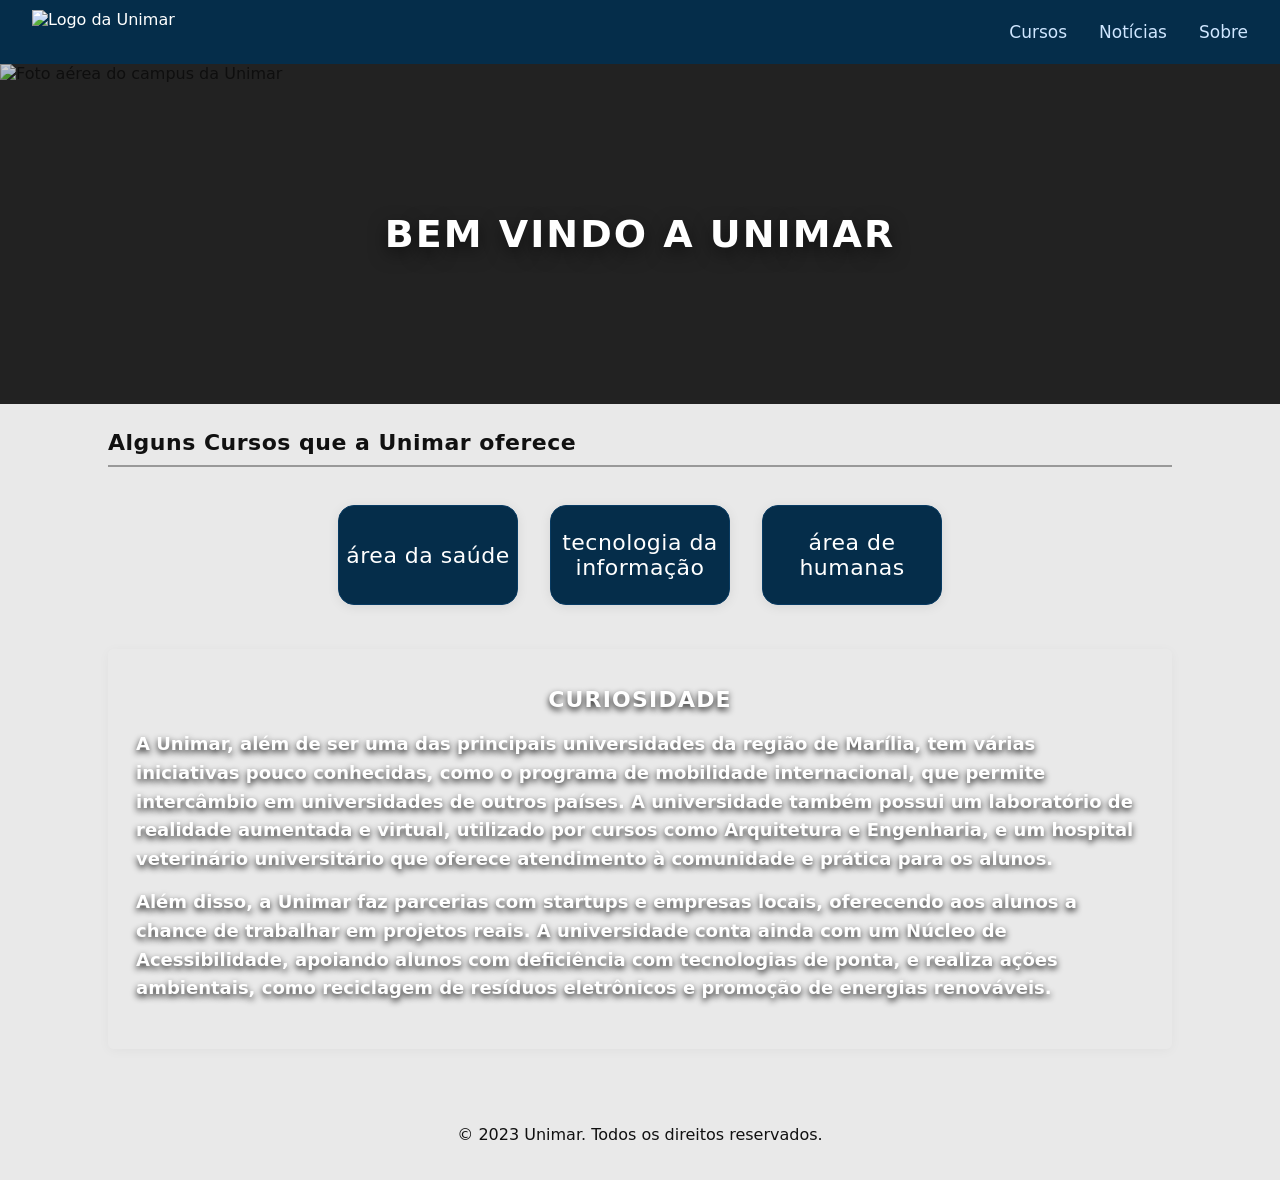
==== index.html @ 305765e8 "projeto" ====
<!doctype html>
<html lang="pt-BR">
<head>
  <meta charset="utf-8" />
  <meta name="viewport" content="width=device-width, initial-scale=1" />
  <title>Unimar - Página de Cursos (Protótipo)</title>

  <link rel="stylesheet" href="style.css">
</head>
<body>
  <header>
    <img src="image/logo.svg" alt="Logo da Unimar">
    <div class="nav">
      <nav><a href="#">Cursos</a><a href="#">Notícias</a><a href="#">Sobre</a></nav>
    </div>
  </header>

  <section class="hero" aria-label="Apresentação Unimar">
    <div class="image" role="img" aria-label="Campus Unimar (foto aérea)">
        <img src="image/image 1.png" alt="Foto aérea do campus da Unimar">
      <h1>BEM VINDO A UNIMAR</h1>
    </div>
  </section>

  <main class="container">
    <h2 class="section-title">Alguns Cursos que a Unimar oferece</h2>

    <div class="courses-buttons">
      <div class="card card-btn" tabindex="0" data-course="saude">
        <div class="card-tab">alguns de nossos cursos e bacharelados</div>
        <button class="course-btn" data-course="saude">área da saúde</button>
      </div>
      <div class="card card-btn" tabindex="0" data-course="ti">
        <div class="card-tab">alguns de nossos cursos e bacharelados</div>
        <button class="course-btn" data-course="ti" onclick="window.location.href='tecnologia.html'">tecnologia da informação</button>
      </div>
      <div class="card card-btn" tabindex="0" data-course="humanas">
        <div class="card-tab">alguns de nossos cursos e bacharelados</div>
        <button class="course-btn" data-course="humanas">área de humanas</button>
      </div>
    </div>

    <section class="info-box" aria-labelledby="infoTitle">
      <div class="title" id="infoTitle">CURIOSIDADE</div>
      <p>
        A Unimar, além de ser uma das principais universidades da região de Marília, tem várias iniciativas pouco conhecidas, como o programa de mobilidade internacional, que permite intercâmbio em universidades de outros países. A universidade também possui um laboratório de realidade aumentada e virtual, utilizado por cursos como Arquitetura e Engenharia, e um hospital veterinário universitário que oferece atendimento à comunidade e prática para os alunos.
      </p>
      <p>
        Além disso, a Unimar faz parcerias com startups e empresas locais, oferecendo aos alunos a chance de trabalhar em projetos reais. A universidade conta ainda com um Núcleo de Acessibilidade, apoiando alunos com deficiência com tecnologias de ponta, e realiza ações ambientais, como reciclagem de resíduos eletrônicos e promoção de energias renováveis.
      </p>
    </section>
  </main>

  <div class="modal-backdrop" id="modal" role="dialog" aria-modal="true" aria-hidden="true">
    <div class="modal" role="document">
      <div class="modal-header">
        <strong id="modalTitle">Título</strong>
        <button class="close" aria-label="Fechar" id="modalClose">×</button>
      </div>
      <div class="modal-body" id="modalBody">
        <p>Conteúdo do curso...</p>
      </div>
    </div>
  </div>

  <footer style="text-align: center; padding: 20px 0; margin-top: 40px;">
    <p>&copy; 2023 Unimar. Todos os direitos reservados.</p>
  </footer>

  <script src="script.js"></script>
</body>
</html>
---- style.css ----
:root {
    --navy: #052d4a;
    --accent: #083b63;
    --card: #083b63;
    --bg: #e9e9e9;
    --muted: #666;
    --maxw: 1100px;
    --gap: 28px;
    --radius: 10px;
    font-family: Inter, system-ui, -apple-system, "Segoe UI", Roboto, "Helvetica Neue", Arial;
}

* {
    box-sizing: border-box
}

body {
    margin: 0;
    background: var(--bg);
    color: #111
}

header {
    background: var(--navy);
    color: #fff;
    padding: 0 32px;
    position: sticky;
    top: 0;
    z-index: 30;
    min-height: 64px;
    display: flex;
    align-items: center;
    justify-content: space-between;
    width: 100vw;
    box-sizing: border-box;
}
header img {
    height: 44px;
    margin: 0;
    display: block;
}
.nav {
    display: flex;
    align-items: center;
    gap: 0;
    margin: 0;
    padding: 0;
    width: auto;
    max-width: none;
    justify-content: flex-end;
}
nav {
    display: flex;
    align-items: center;
    gap: 0;
}
nav a {
    color: #cfe6ff;
    margin-left: 32px;
    text-decoration: none;
    font-size: 17px;
    font-weight: 400;
    transition: color .18s;
    padding: 0;
}
nav a:first-child {
    margin-left: 0;
}
nav a:hover {
    color: #fff;
}

/* HERO */
.hero {
    max-width: 100vw;
    margin: 0 auto 0;
    border-radius: 0;
    overflow: hidden;
    position: relative;
}
.hero .image {
    width: 100%;
    height: 340px;
    background: #222;
    display: flex;
    align-items: center;
    justify-content: center;
    position: relative;
}
.hero .image img {
    width: 100%;
    height: 340px;
    object-fit: cover;
    object-position: center;
    display: block;
    filter: brightness(0.82);
}
.hero h1 {
    position: absolute;
    left: 0; right: 0; top: 50%;
    transform: translateY(-50%);
    color: #fff;
    text-shadow: 0 6px 18px rgba(0,0,0,.55);
    font-size: 38px;
    letter-spacing: 2px;
    text-align: center;
    font-weight: 600;
    z-index: 2;
    width: 100%;
    margin: 0;
    pointer-events: none;
}

.container {
    max-width: var(--maxw);
    margin: 26px auto;
    padding: 0 18px;
}
h2.section-title {
    font-weight: 600;
    margin: 8px 0 32px;
    display: block;
    border-bottom: 2px solid #999;
    padding-bottom: 10px;
    font-size: 22px;
    letter-spacing: 0.5px;
}

.courses-buttons {
    display: flex;
    justify-content: center;
    gap: 32px; /* espaço entre os cards */
    margin: 38px 0 32px 0;
    flex-wrap: wrap;
}
.course-btn {
    background: var(--navy);
    color: #fff;
    border: none;
    border-radius: 18px;
    font-size: 22px;
    text-transform: lowercase;
    padding: 38px 38px;
    min-width: 240px;
    min-height: 80px;
    font-family: inherit;
    font-weight: 500;
    cursor: pointer;
    box-shadow: none;
    transition: background .18s, transform .12s;
    outline: none;
    letter-spacing: 0.5px;
    display: flex;
    align-items: center;
    justify-content: center;
    text-align: center;
}
.course-btn:hover,
.course-btn:focus {
    background: var(--accent);
    transform: translateY(-3px) scale(1.03);
}

.info-box {
    background-image: url('image/Reitoria-Unimar.webp');
    background-size: cover;
    background-position: center;
    background-repeat: no-repeat;
    padding: 38px 28px 32px 28px;
    margin-top: 44px;
    border-radius: 6px;
    box-shadow: 0 2px 12px rgba(0,0,0,0.04);
    max-width: 100%;
}
.info-box .title {
    font-weight: 900;
    text-align: center;
    margin-bottom: 18px;
    font-size: 22px;
    letter-spacing: 1.2px;
    color: white;
    text-shadow: 0 3px 6px rgba(0,0,0,0.9);
}
.info-box p {
    line-height: 1.6;
    color: white;
    font-size: 18px;
    margin: 0 0 14px 0;
    text-shadow: 0 3px 6px rgba(0,0,0,0.9);
    font-weight: 700;
}

.modal-backdrop {
    position: fixed;
    inset: 0;
    background: rgba(0, 0, 0, .5);
    display: none;
    align-items: center;
    justify-content: center;
    padding: 20px;
    z-index: 80
}

.modal {
    background: #fff;
    max-width: 760px;
    width: 100%;
    border-radius: 8px;
    box-shadow: 0 18px 50px rgba(0, 0, 0, .35);
    overflow: hidden
}

.modal-header {
    display: flex;
    align-items: center;
    justify-content: space-between;
    padding: 18px 22px;
    border-bottom: 1px solid #eee
}

.modal-body {
    padding: 18px 22px
}

.close {
    background: transparent;
    border: none;
    font-size: 20px;
    cursor: pointer
}

.card {
    position: relative;
    border-radius: 16px;
    box-shadow: 0 2px 12px rgba(0,0,0,0.08);
    transition: box-shadow 0.18s, transform 0.14s, background 0.18s;
    background: var(--navy); /* fundo azul */
    border: 1px solid var(--accent);
    padding: 18px 12px;
    margin-bottom: 0;
    cursor: pointer;
    overflow: hidden;
    display: flex;
    flex-direction: column;
    align-items: center;
    min-width: 160px;
    max-width: 180px;
    height: 100px;
    color: #fff; /* texto branco */
    justify-content: center;
    font-size: 20px;
    font-weight: 500;
    text-align: center;
}

.card:hover,
.card:focus {
    background: var(--accent);
    transform: scale(1.05);
}

.card-tab {
    position: absolute;
    left: 0;
    right: 0;
    top: -40px;
    background: rgba(0,0,0,0.72); /* preto transparente */
    color: #fff;
    font-size: 16px;
    font-weight: 500;
    text-align: center;
    padding: 10px 0;
    border-radius: 0 0 14px 14px;
    box-shadow: 0 2px 8px rgba(0,0,0,0.10);
    transition: top 0.25s cubic-bezier(.4,1.4,.6,1), opacity 0.18s;
    z-index: 2;
    letter-spacing: 0.5px;
    opacity: 0;
    pointer-events: none; 
}

.card:hover .card-tab,
.card:focus .card-tab {
    top: 0;
    opacity: 1; /* aparece ao hover/focus */
    pointer-events: auto;
}

@media (max-width:1000px) {
    .hero .image, .hero .image img { height: 220px; }
    .courses-buttons { gap: 32px; }
    .course-btn { min-width: 180px; font-size: 18px; padding: 28px 12px; }
}
@media (max-width:640px) {
    nav a { display: none; }
    .hero .image, .hero .image img { height: 120px; }
    .hero h1 { font-size: 20px; }
    .container { padding: 0 6px; }
    .courses-buttons { gap: 16px; }
    .course-btn { min-width: 120px; font-size: 15px; padding: 16px 4px; }
    .info-box { padding: 18px 8px 16px 8px; }
}

.btn:focus,
.close:focus,
.card:focus {
    outline: 3px solid rgba(8, 59, 99, .18);
    outline-offset: 3px
}
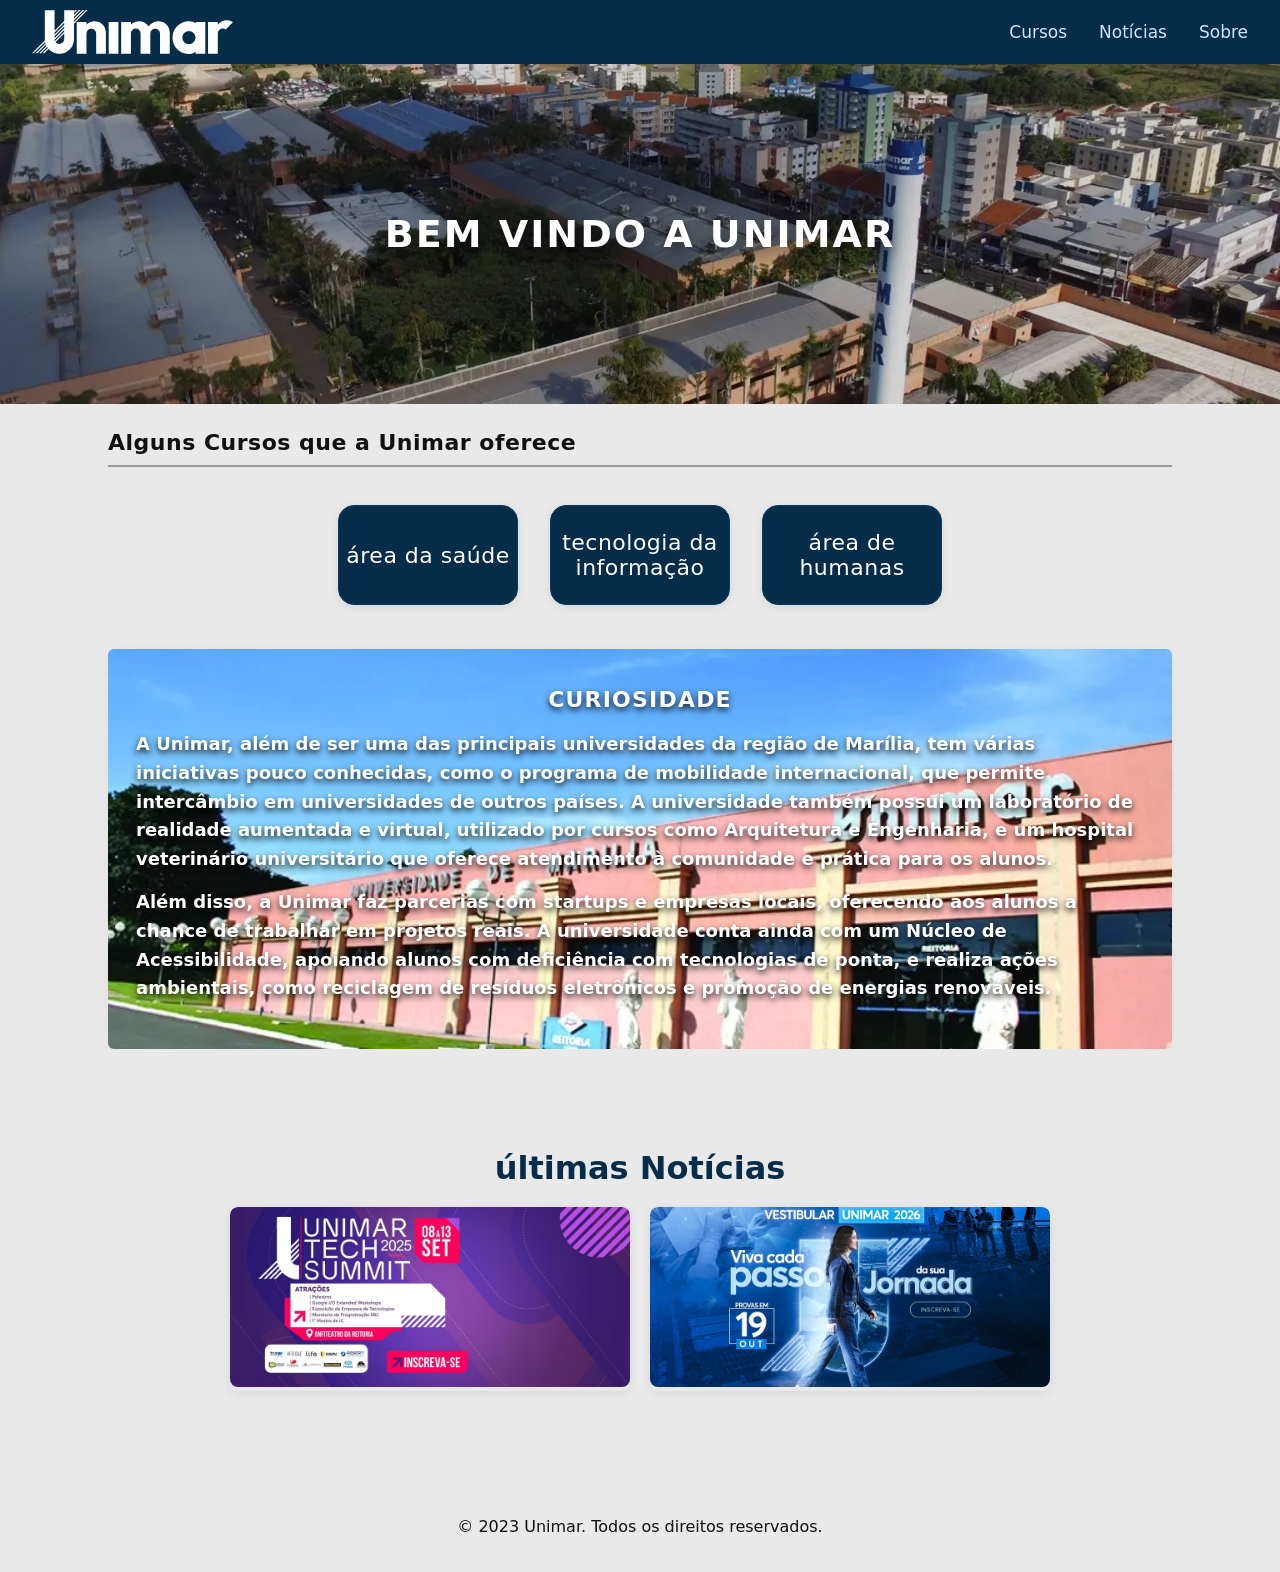
==== commit 857178e3: "arrumei o site 03/09" ====
--- a/index.html
+++ b/index.html
@@ -49,6 +49,34 @@
         Além disso, a Unimar faz parcerias com startups e empresas locais, oferecendo aos alunos a chance de trabalhar em projetos reais. A universidade conta ainda com um Núcleo de Acessibilidade, apoiando alunos com deficiência com tecnologias de ponta, e realiza ações ambientais, como reciclagem de resíduos eletrônicos e promoção de energias renováveis.
       </p>
     </section>
+
+    <section class="noticias">
+        <h2>últimas Notícias</h2>
+        <div class="cards">
+            <div class="noticia">
+                <img src="image/noticias/unimar_tech_summit.jpg" alt="Unimar Tech Summit">
+                <div class="overlay">
+                    <h3>Unimar Tech Summit</h3>
+                    <p>
+                         Participe do maior encontro de tecnologia e inovação do interior paulista.
+                    </p>
+                    <a href="https://lets.4.events/unimar-tech-summit-2025-C11575E131" class="btn">ver mais</a>
+                </div>
+            </div>
+
+             <div class="noticia">
+                    <img src="image/unimar_vestibular_banner.jpg" alt="vestibular">
+                    <div class="overlay">
+                        <h3>Vestibular unimar: Inscreva-se agora mesmo no Vestibular Unimar 2026</h3>
+                        <p>
+                             A data está marcada! Prepare-se para dar o próximo passo rumo ao seu sucesso.
+                        </p>
+                        <a href="https://portal.unimar.br/seletivo/seletivo_inscricao/?edital=C3117A0194E88CA8F6DEF9F8A8FC43A82D6B70D6F85C94136C647F647C95C99D&_gl=1*14004qa*_gcl_aw*R0NMLjE3NTY5Mzc1NzYuRUFJYUlRb2JDaE1Jb2JMWHY4Njlqd01WZWlCRUNCMlRXZ1hrRUFBWUFTQUFFZ0tybV9EX0J3RQ..*_gcl_au*NDg3MjU5OTQzLjE3NTU1MTUwMjE." class="btn">ver mais</a>
+                    </div>
+            </div>
+
+        </div>
+    </section>
   </main>
 
   <div class="modal-backdrop" id="modal" role="dialog" aria-modal="true" aria-hidden="true">
@@ -63,6 +91,8 @@
     </div>
   </div>
 
+
+
   <footer style="text-align: center; padding: 20px 0; margin-top: 40px;">
     <p>&copy; 2023 Unimar. Todos os direitos reservados.</p>
   </footer>
--- a/style.css
+++ b/style.css
@@ -306,4 +306,132 @@
 .card:focus {
     outline: 3px solid rgba(8, 59, 99, .18);
     outline-offset: 3px
-}+}
+
+.events{
+    text-align: center;
+}
+
+.events .cards {
+    display: flex;
+    gap: 20px;
+    justify-content: center;
+    flex-wrap: wrap;
+}
+
+.event-card {
+    background-color: rgb(255, 255, 255);
+    width: 280px;
+    padding: 20px;
+    border-radius: 8px;
+    transition: transform 0.3s;
+    box-shadow: 0 2px 12px rgba(0,0,0,0.08);
+}
+
+.event-card img {
+    width: 100%;
+    height: 200px;
+    object-fit: cover;
+    border-radius: 8px;
+}
+
+.event-card h3 {
+    color: #052d4a;
+    font-size: 22px;
+    font-weight: bold;
+    margin-top: 15px;
+}
+
+.event-card p {
+    color: #052d4a;
+    font-size: 14px;
+    margin: 15px 0;
+}
+
+.event-card:hover {
+    transform: translateY(-10px);
+}
+
+/* News section styles */
+.noticias {
+    background-color: var(--bg);
+    text-align: center;
+    padding: 50px 20px;
+}
+
+.noticias h2 {
+    color: #052d4a;
+    font-size: 32px;
+    padding: 50px 20px 20px 20px;
+    margin: 0;
+}
+
+.noticias .cards {
+    display: flex;
+    gap: 20px;
+    justify-content: center;
+    flex-wrap: wrap;
+}
+
+.noticia {
+    position: relative;
+    width: 400px;
+    overflow: hidden;
+    border-radius: 8px;
+    box-shadow: 0 2px 12px rgba(0,0,0,0.08);
+    transition: transform 0.3s;
+}
+
+.noticia img {
+    width: 100%;
+    height: 180px;
+    object-fit: cover;
+    border-radius: 8px;
+}
+
+.noticia:hover {
+    transform: scale(1.05);
+}
+
+.overlay {
+    position: absolute;
+    bottom: -100%;
+    left: 0;
+    right: 0;
+    background-color: rgba(0, 0, 0, 0.7);
+    padding: 10px;
+    text-align: left;
+    transition: bottom 0.3s ease;
+    color: white;
+}
+
+.noticia:hover .overlay {
+    bottom: 0;
+}
+
+.overlay h3 {
+    font-size: 18px;
+    margin: 0 0 10px 0;
+    font-weight: bold;
+}
+
+.overlay p {
+    font-size: 14px;
+    margin: 0 0 10px 0;
+}
+
+.overlay .btn {
+    background-color: #052d4a;
+    color: white;
+    padding: 8px 12px;
+    text-decoration: none;
+    border-radius: 5px;
+    font-size: 14px;
+    display: inline-block;
+    margin-top: 10px;
+}
+
+.overlay .btn:hover {
+    background-color: #083b63;
+}
+
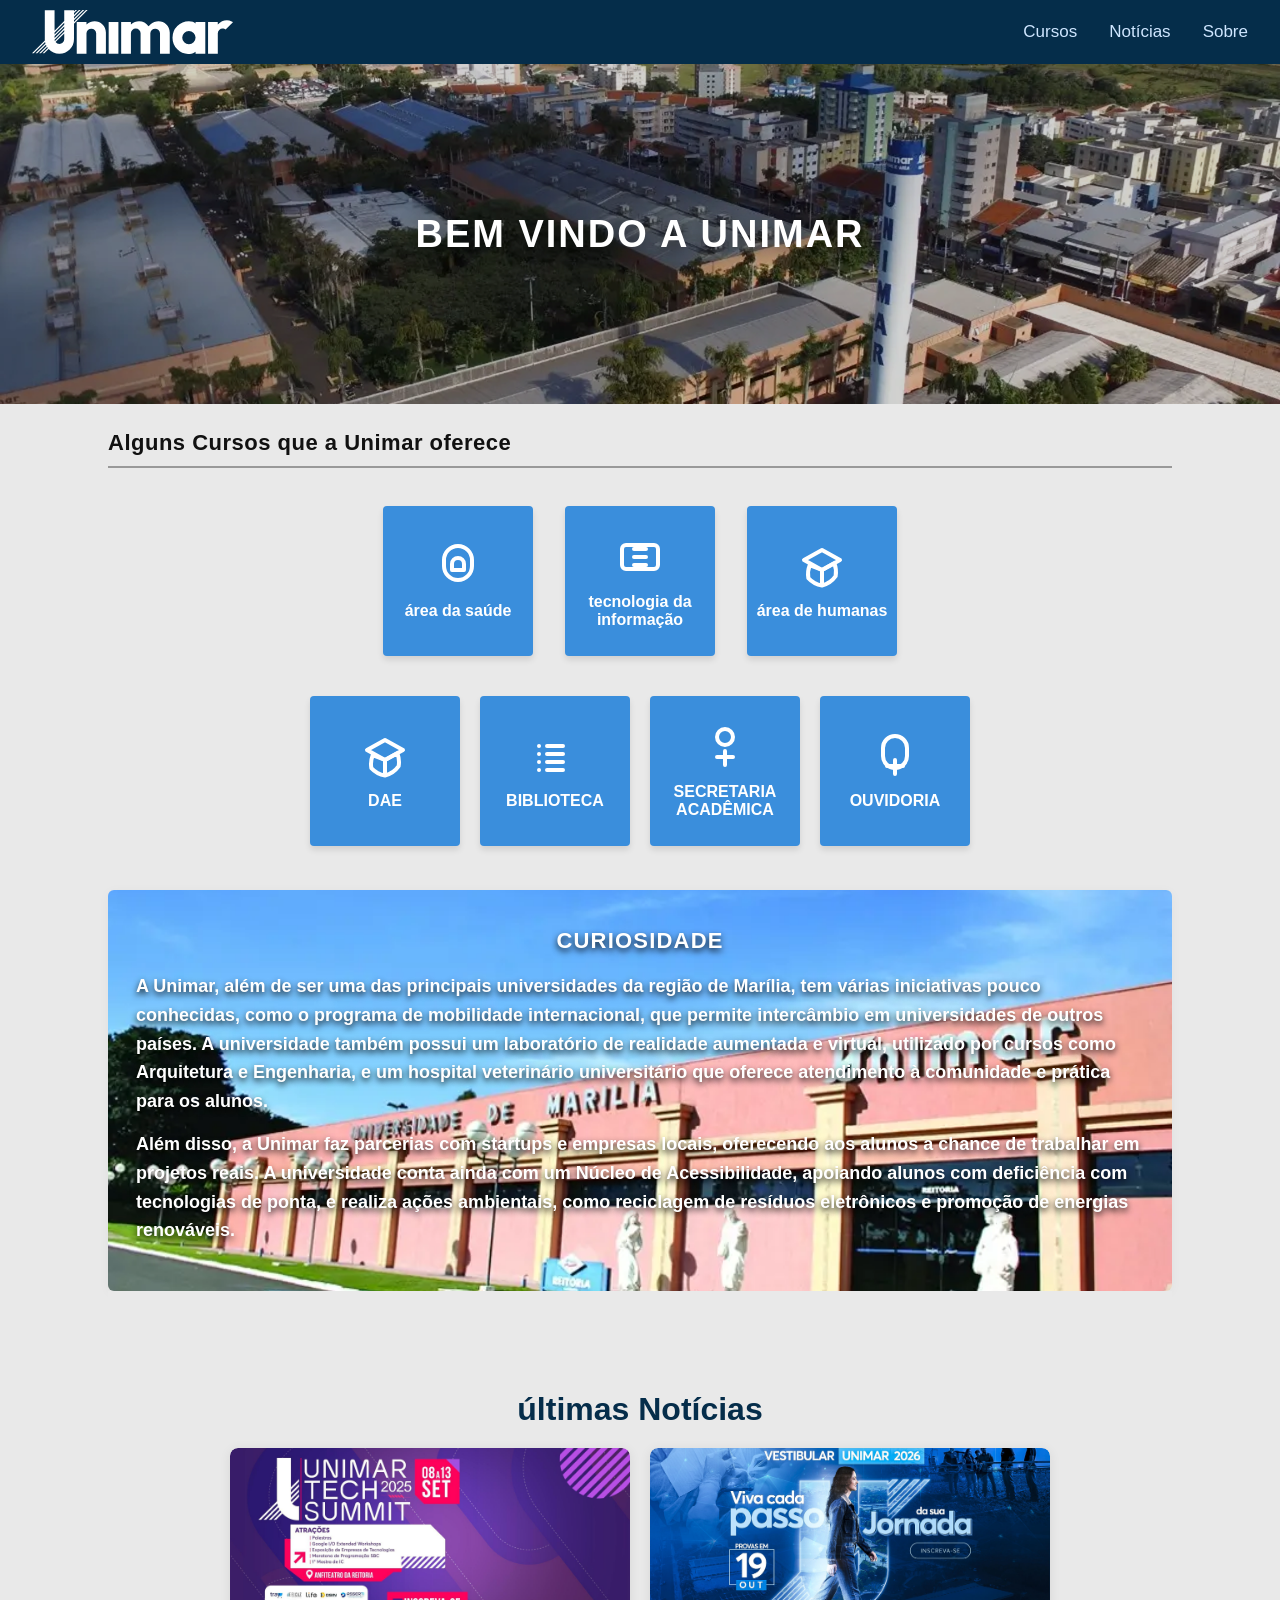
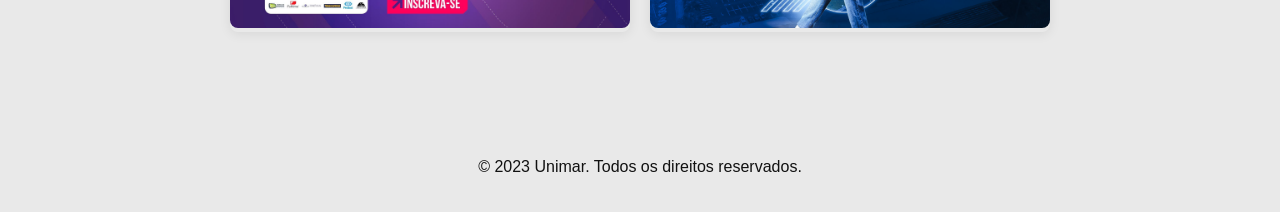
==== commit 2e979f3b: "modificação 05/09" ====
--- a/index.html
+++ b/index.html
@@ -26,19 +26,61 @@
     <h2 class="section-title">Alguns Cursos que a Unimar oferece</h2>
 
     <div class="courses-buttons">
-      <div class="card card-btn" tabindex="0" data-course="saude">
-        <div class="card-tab">alguns de nossos cursos e bacharelados</div>
-        <button class="course-btn" data-course="saude">área da saúde</button>
+      <div class="service-card" tabindex="0" data-course="saude" onclick="openCourseList('saude')">
+        <svg xmlns="http://www.w3.org/2000/svg" class="icon" fill="none" viewBox="0 0 24 24" stroke="currentColor" stroke-width="2" aria-hidden="true">
+          <path stroke-linecap="round" stroke-linejoin="round" d="M12 8c-1.657 0-3 1.343-3 3v3h6v-3c0-1.657-1.343-3-3-3z" />
+          <path stroke-linecap="round" stroke-linejoin="round" d="M12 2a7 7 0 00-7 7v3a7 7 0 007 7 7 7 0 007-7v-3a7 7 0 00-7-7z" />
+        </svg>
+        <span>área da saúde</span>
       </div>
-      <div class="card card-btn" tabindex="0" data-course="ti">
-        <div class="card-tab">alguns de nossos cursos e bacharelados</div>
-        <button class="course-btn" data-course="ti" onclick="window.location.href='tecnologia.html'">tecnologia da informação</button>
+      <div class="service-card" tabindex="0" data-course="ti" onclick="window.location.href='tecnologia.html'">
+        <svg xmlns="http://www.w3.org/2000/svg" class="icon" fill="none" viewBox="0 0 24 24" stroke="currentColor" stroke-width="2" aria-hidden="true">
+          <path stroke-linecap="round" stroke-linejoin="round" d="M9 12h6m-6 4h6m-6-8h6" />
+          <rect x="3" y="6" width="18" height="12" rx="2" ry="2" />
+        </svg>
+        <span>tecnologia da informação</span>
       </div>
-      <div class="card card-btn" tabindex="0" data-course="humanas">
-        <div class="card-tab">alguns de nossos cursos e bacharelados</div>
-        <button class="course-btn" data-course="humanas">área de humanas</button>
+      <div class="service-card" tabindex="0" data-course="humanas" onclick="openCourseList('humanas')">
+        <svg xmlns="http://www.w3.org/2000/svg" class="icon" fill="none" viewBox="0 0 24 24" stroke="currentColor" stroke-width="2" aria-hidden="true">
+          <path stroke-linecap="round" stroke-linejoin="round" d="M12 14l9-5-9-5-9 5 9 5z" />
+          <path stroke-linecap="round" stroke-linejoin="round" d="M12 14l6.16-3.422a12.083 12.083 0 01.665 6.479A11.952 11.952 0 0112 21.75a11.952 11.952 0 01-6.825-3.693 12.083 12.083 0 01.665-6.479L12 14z" />
+          <path stroke-linecap="round" stroke-linejoin="round" d="M12 14v7.5" />
+        </svg>
+        <span>área de humanas</span>
       </div>
     </div>
+
+    <!-- New cards section as requested -->
+    <section class="service-cards" aria-label="Serviços da Unimar">
+      <div class="service-card" tabindex="0">
+        <svg xmlns="http://www.w3.org/2000/svg" class="icon" fill="none" viewBox="0 0 24 24" stroke="currentColor" stroke-width="2" aria-hidden="true">
+          <path stroke-linecap="round" stroke-linejoin="round" d="M12 14l9-5-9-5-9 5 9 5z" />
+          <path stroke-linecap="round" stroke-linejoin="round" d="M12 14l6.16-3.422a12.083 12.083 0 01.665 6.479A11.952 11.952 0 0112 21.75a11.952 11.952 0 01-6.825-3.693 12.083 12.083 0 01.665-6.479L12 14z" />
+          <path stroke-linecap="round" stroke-linejoin="round" d="M12 14v7.5" />
+        </svg>
+        <span>DAE</span>
+      </div>
+      <div class="service-card" tabindex="0">
+        <svg xmlns="http://www.w3.org/2000/svg" class="icon" fill="none" viewBox="0 0 24 24" stroke="currentColor" stroke-width="2" aria-hidden="true">
+          <path stroke-linecap="round" stroke-linejoin="round" d="M8 7h8M8 11h8M8 15h8M8 19h8M4 7h.01M4 11h.01M4 15h.01M4 19h.01" />
+        </svg>
+        <span>BIBLIOTECA</span>
+      </div>
+      <div class="service-card" tabindex="0">
+        <svg xmlns="http://www.w3.org/2000/svg" class="icon" fill="none" viewBox="0 0 24 24" stroke="currentColor" stroke-width="2" aria-hidden="true">
+          <path stroke-linecap="round" stroke-linejoin="round" d="M16 7a4 4 0 11-8 0 4 4 0 018 0z" />
+          <path stroke-linecap="round" stroke-linejoin="round" d="M12 14v7m-4-4h8" />
+        </svg>
+        <span>SECRETARIA ACADÊMICA</span>
+      </div>
+      <div class="service-card" tabindex="0">
+        <svg xmlns="http://www.w3.org/2000/svg" class="icon" fill="none" viewBox="0 0 24 24" stroke="currentColor" stroke-width="2" aria-hidden="true">
+          <path stroke-linecap="round" stroke-linejoin="round" d="M18 8a6 6 0 00-12 0v4a6 6 0 0012 0V8z" />
+          <path stroke-linecap="round" stroke-linejoin="round" d="M12 14v7m-4-4h8" />
+        </svg>
+        <span>OUVIDORIA</span>
+      </div>
+    </section>
 
     <section class="info-box" aria-labelledby="infoTitle">
       <div class="title" id="infoTitle">CURIOSIDADE</div>
--- a/style.css
+++ b/style.css
@@ -11,7 +11,8 @@
 }
 
 * {
-    box-sizing: border-box
+    box-sizing: border-box;
+    font-family: 'Montserrat', sans-serif;
 }
 
 body {
@@ -137,7 +138,6 @@
     background: var(--navy);
     color: #fff;
     border: none;
-    border-radius: 18px;
     font-size: 22px;
     text-transform: lowercase;
     padding: 38px 38px;
@@ -359,6 +359,46 @@
     padding: 50px 20px;
 }
 
+/* New styles for service cards */
+.service-cards {
+  display: flex;
+  gap: 20px;
+  justify-content: center;
+  margin: 40px 0;
+}
+
+.service-card {
+  background-color: #3a8edc;
+  width: 150px;
+  height: 150px;
+  display: flex;
+  flex-direction: column;
+  align-items: center;
+  justify-content: center;
+  color: white;
+  font-weight: 700;
+  font-size: 1rem;
+  cursor: pointer;
+  border-radius: 4px;
+  box-shadow: 0 4px 6px rgba(0,0,0,0.1);
+  transition: background-color 0.3s ease;
+  user-select: none;
+  text-align: center;
+}
+
+.service-card:hover,
+.service-card:focus {
+  background-color: #2a6bbd;
+  outline: none;
+}
+
+.service-card .icon {
+  width: 48px;
+  height: 48px;
+  margin-bottom: 12px;
+  stroke: white;
+}
+
 .noticias h2 {
     color: #052d4a;
     font-size: 32px;
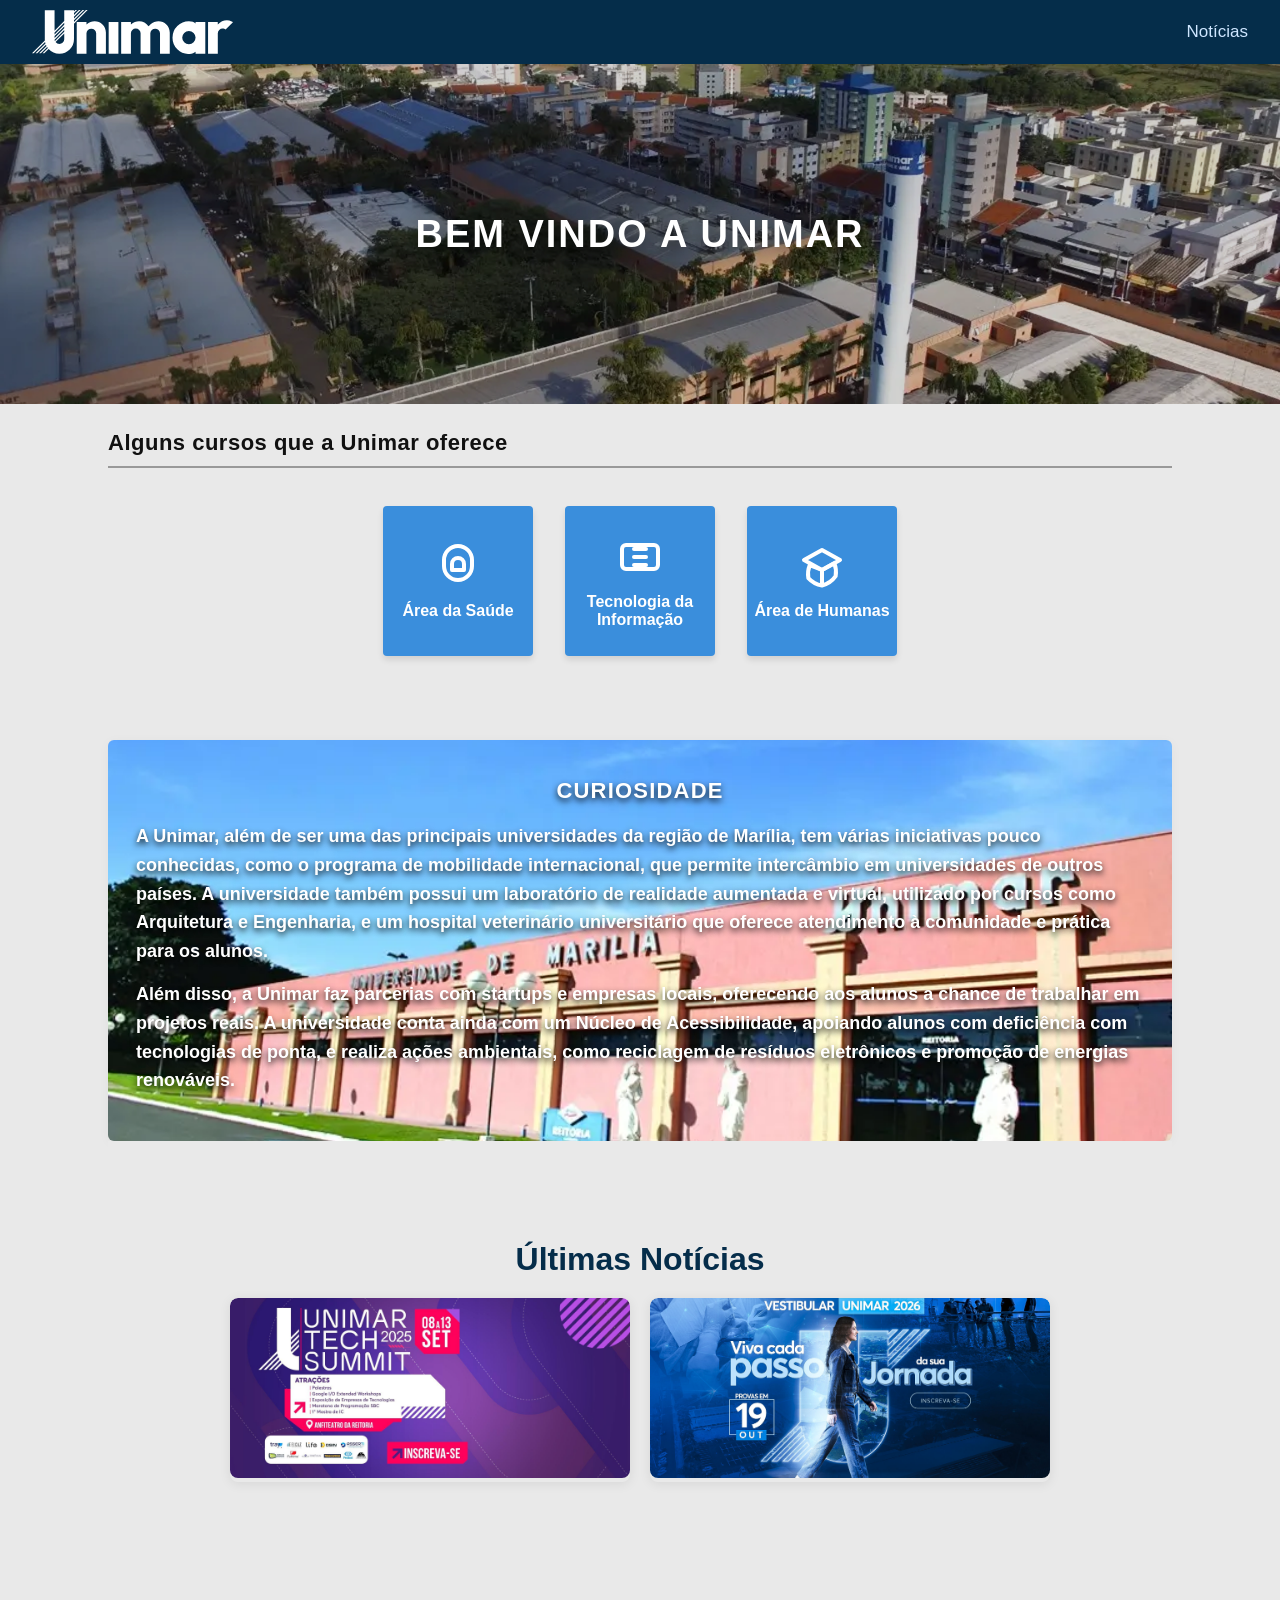
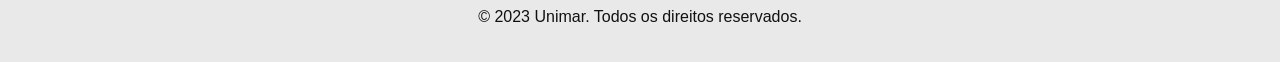
==== commit d2d9bb2f: "atualização na escola" ====
--- a/index.html
+++ b/index.html
@@ -11,7 +11,11 @@
   <header>
     <img src="image/logo.svg" alt="Logo da Unimar">
     <div class="nav">
-      <nav><a href="#">Cursos</a><a href="#">Notícias</a><a href="#">Sobre</a></nav>
+      <nav>
+        <ul>
+          <li><a href="#noticias">Notícias</a></li>
+        </ul>
+      </nav>
     </div>
   </header>
 
@@ -23,7 +27,7 @@
   </section>
 
   <main class="container">
-    <h2 class="section-title">Alguns Cursos que a Unimar oferece</h2>
+    <h2 class="section-title">Alguns cursos que a Unimar oferece</h2>
 
     <div class="courses-buttons">
       <div class="service-card" tabindex="0" data-course="saude" onclick="openCourseList('saude')">
@@ -31,14 +35,14 @@
           <path stroke-linecap="round" stroke-linejoin="round" d="M12 8c-1.657 0-3 1.343-3 3v3h6v-3c0-1.657-1.343-3-3-3z" />
           <path stroke-linecap="round" stroke-linejoin="round" d="M12 2a7 7 0 00-7 7v3a7 7 0 007 7 7 7 0 007-7v-3a7 7 0 00-7-7z" />
         </svg>
-        <span>área da saúde</span>
+        <span>Área da Saúde</span>
       </div>
       <div class="service-card" tabindex="0" data-course="ti" onclick="window.location.href='tecnologia.html'">
         <svg xmlns="http://www.w3.org/2000/svg" class="icon" fill="none" viewBox="0 0 24 24" stroke="currentColor" stroke-width="2" aria-hidden="true">
           <path stroke-linecap="round" stroke-linejoin="round" d="M9 12h6m-6 4h6m-6-8h6" />
           <rect x="3" y="6" width="18" height="12" rx="2" ry="2" />
         </svg>
-        <span>tecnologia da informação</span>
+        <span>Tecnologia da Informação</span>
       </div>
       <div class="service-card" tabindex="0" data-course="humanas" onclick="openCourseList('humanas')">
         <svg xmlns="http://www.w3.org/2000/svg" class="icon" fill="none" viewBox="0 0 24 24" stroke="currentColor" stroke-width="2" aria-hidden="true">
@@ -46,40 +50,11 @@
           <path stroke-linecap="round" stroke-linejoin="round" d="M12 14l6.16-3.422a12.083 12.083 0 01.665 6.479A11.952 11.952 0 0112 21.75a11.952 11.952 0 01-6.825-3.693 12.083 12.083 0 01.665-6.479L12 14z" />
           <path stroke-linecap="round" stroke-linejoin="round" d="M12 14v7.5" />
         </svg>
-        <span>área de humanas</span>
+        <span>Área de Humanas</span>
       </div>
     </div>
 
-    <!-- New cards section as requested -->
     <section class="service-cards" aria-label="Serviços da Unimar">
-      <div class="service-card" tabindex="0">
-        <svg xmlns="http://www.w3.org/2000/svg" class="icon" fill="none" viewBox="0 0 24 24" stroke="currentColor" stroke-width="2" aria-hidden="true">
-          <path stroke-linecap="round" stroke-linejoin="round" d="M12 14l9-5-9-5-9 5 9 5z" />
-          <path stroke-linecap="round" stroke-linejoin="round" d="M12 14l6.16-3.422a12.083 12.083 0 01.665 6.479A11.952 11.952 0 0112 21.75a11.952 11.952 0 01-6.825-3.693 12.083 12.083 0 01.665-6.479L12 14z" />
-          <path stroke-linecap="round" stroke-linejoin="round" d="M12 14v7.5" />
-        </svg>
-        <span>DAE</span>
-      </div>
-      <div class="service-card" tabindex="0">
-        <svg xmlns="http://www.w3.org/2000/svg" class="icon" fill="none" viewBox="0 0 24 24" stroke="currentColor" stroke-width="2" aria-hidden="true">
-          <path stroke-linecap="round" stroke-linejoin="round" d="M8 7h8M8 11h8M8 15h8M8 19h8M4 7h.01M4 11h.01M4 15h.01M4 19h.01" />
-        </svg>
-        <span>BIBLIOTECA</span>
-      </div>
-      <div class="service-card" tabindex="0">
-        <svg xmlns="http://www.w3.org/2000/svg" class="icon" fill="none" viewBox="0 0 24 24" stroke="currentColor" stroke-width="2" aria-hidden="true">
-          <path stroke-linecap="round" stroke-linejoin="round" d="M16 7a4 4 0 11-8 0 4 4 0 018 0z" />
-          <path stroke-linecap="round" stroke-linejoin="round" d="M12 14v7m-4-4h8" />
-        </svg>
-        <span>SECRETARIA ACADÊMICA</span>
-      </div>
-      <div class="service-card" tabindex="0">
-        <svg xmlns="http://www.w3.org/2000/svg" class="icon" fill="none" viewBox="0 0 24 24" stroke="currentColor" stroke-width="2" aria-hidden="true">
-          <path stroke-linecap="round" stroke-linejoin="round" d="M18 8a6 6 0 00-12 0v4a6 6 0 0012 0V8z" />
-          <path stroke-linecap="round" stroke-linejoin="round" d="M12 14v7m-4-4h8" />
-        </svg>
-        <span>OUVIDORIA</span>
-      </div>
     </section>
 
     <section class="info-box" aria-labelledby="infoTitle">
@@ -92,8 +67,8 @@
       </p>
     </section>
 
-    <section class="noticias">
-        <h2>últimas Notícias</h2>
+    <section class="noticias" id="noticias">
+        <h2>Últimas Notícias</h2>
         <div class="cards">
             <div class="noticia">
                 <img src="image/noticias/unimar_tech_summit.jpg" alt="Unimar Tech Summit">
@@ -133,8 +108,6 @@
     </div>
   </div>
 
-
-
   <footer style="text-align: center; padding: 20px 0; margin-top: 40px;">
     <p>&copy; 2023 Unimar. Todos os direitos reservados.</p>
   </footer>
--- a/style.css
+++ b/style.css
@@ -32,7 +32,6 @@
     display: flex;
     align-items: center;
     justify-content: space-between;
-    width: 100vw;
     box-sizing: border-box;
 }
 header img {
@@ -46,7 +45,6 @@
     gap: 0;
     margin: 0;
     padding: 0;
-    width: auto;
     max-width: none;
     justify-content: flex-end;
 }
@@ -55,23 +53,34 @@
     align-items: center;
     gap: 0;
 }
-nav a {
+nav ul {
+    display: flex;
+    align-items: center;
+    gap: 0;
+    list-style: none;
+    margin: 0;
+    padding: 0;
+    margin-left: 50px;
+}
+nav li {
+    margin-left: 32px;
+}
+nav li:first-child {
+    margin-left: 0;
+}
+nav li a {
     color: #cfe6ff;
-    margin-left: 32px;
     text-decoration: none;
     font-size: 17px;
     font-weight: 400;
     transition: color .18s;
     padding: 0;
 }
-nav a:first-child {
-    margin-left: 0;
-}
-nav a:hover {
+nav li a:hover {
     color: #fff;
 }
 
-/* HERO */
+
 .hero {
     max-width: 100vw;
     margin: 0 auto 0;
@@ -292,7 +301,7 @@
     .course-btn { min-width: 180px; font-size: 18px; padding: 28px 12px; }
 }
 @media (max-width:640px) {
-    nav a { display: none; }
+    nav li a { display: none; }
     .hero .image, .hero .image img { height: 120px; }
     .hero h1 { font-size: 20px; }
     .container { padding: 0 6px; }
@@ -399,6 +408,18 @@
   stroke: white;
 }
 
+.service-card .site-link {
+  font-size: 0.8rem;
+  margin-top: 8px;
+  color: #fff;
+  text-decoration: none;
+  transition: color 0.3s ease;
+}
+
+.service-card .site-link:hover {
+  color: #cce7ff;
+}
+
 .noticias h2 {
     color: #052d4a;
     font-size: 32px;
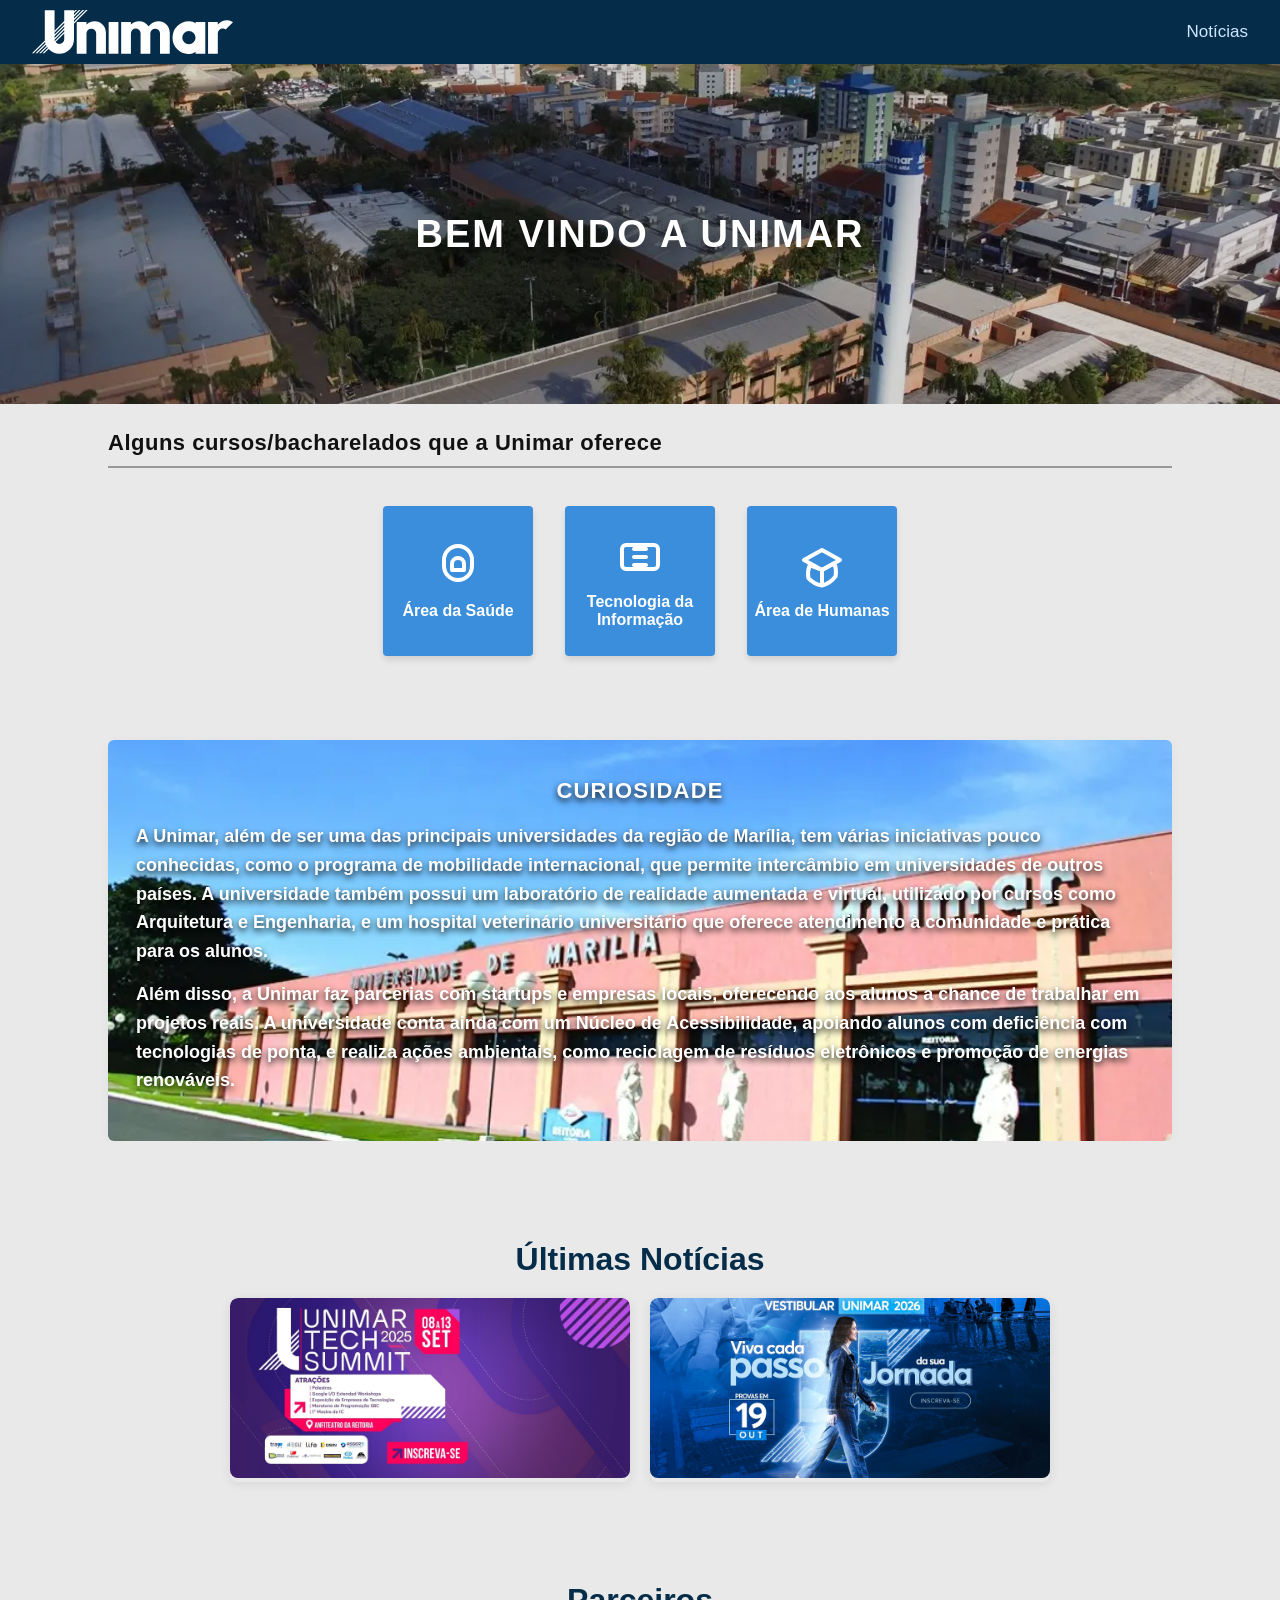
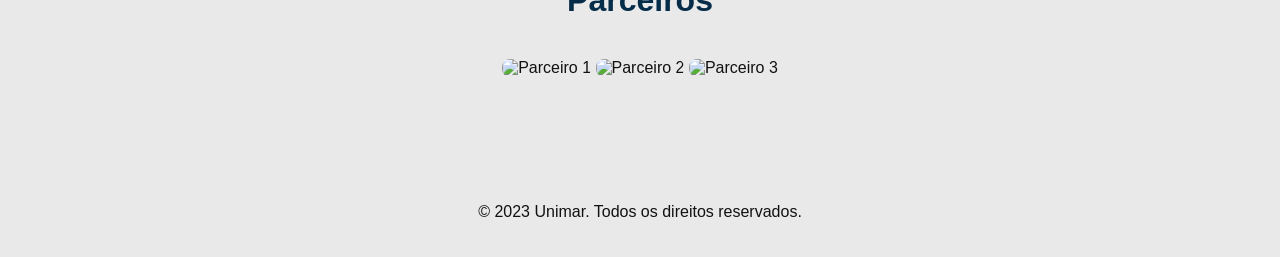
==== commit b7e68aeb: "FIM" ====
--- a/index.html
+++ b/index.html
@@ -1,13 +1,15 @@
+<!-- Página principal da Unimar -->
 <!doctype html>
 <html lang="pt-BR">
 <head>
   <meta charset="utf-8" />
   <meta name="viewport" content="width=device-width, initial-scale=1" />
-  <title>Unimar - Página de Cursos (Protótipo)</title>
+  <title>Unimar - Projeto Bootcamp (FINALIZADO)</title>
 
   <link rel="stylesheet" href="style.css">
 </head>
 <body>
+  <!-- Cabeçalho com logo e navegação -->
   <header>
     <img src="image/logo.svg" alt="Logo da Unimar">
     <div class="nav">
@@ -19,6 +21,7 @@
     </div>
   </header>
 
+  <!-- Seção hero com imagem de fundo e título -->
   <section class="hero" aria-label="Apresentação Unimar">
     <div class="image" role="img" aria-label="Campus Unimar (foto aérea)">
         <img src="image/image 1.png" alt="Foto aérea do campus da Unimar">
@@ -27,7 +30,7 @@
   </section>
 
   <main class="container">
-    <h2 class="section-title">Alguns cursos que a Unimar oferece</h2>
+    <h2 class="section-title">Alguns cursos/bacharelados que a Unimar oferece</h2>
 
     <div class="courses-buttons">
       <div class="service-card" tabindex="0" data-course="saude" onclick="openCourseList('saude')">
@@ -94,6 +97,15 @@
 
         </div>
     </section>
+
+    <section class="parceiros">
+        <h2>Parceiros</h2>
+        <div class="parceiros-cards">
+            <img src="https://logodownload.org/wp-content/uploads/2014/09/google-logo-1.png" alt="Parceiro 1">
+            <img src="https://static.vecteezy.com/ti/vetor-gratis/p1/14018578-logotipo-da-microsoft-em-fundo-transparente-gratis-vetor.jpg" alt="Parceiro 2">
+            <img src="https://upload.wikimedia.org/wikipedia/commons/7/79/Red_Hat_Logo_2019.svg" alt="Parceiro 3">
+        </div>
+    </section>
   </main>
 
   <div class="modal-backdrop" id="modal" role="dialog" aria-modal="true" aria-hidden="true">
--- a/style.css
+++ b/style.css
@@ -1,3 +1,4 @@
+/* Variáveis CSS para cores e tamanhos */
 :root {
     --navy: #052d4a;
     --accent: #083b63;
@@ -10,6 +11,7 @@
     font-family: Inter, system-ui, -apple-system, "Segoe UI", Roboto, "Helvetica Neue", Arial;
 }
 
+/* Estilos globais */
 * {
     box-sizing: border-box;
     font-family: 'Montserrat', sans-serif;
@@ -21,11 +23,12 @@
     color: #111
 }
 
+/* Estilos do header */
 header {
     background: var(--navy);
     color: #fff;
     padding: 0 32px;
-    position: sticky;
+    position: fixed;
     top: 0;
     z-index: 30;
     min-height: 64px;
@@ -33,6 +36,7 @@
     align-items: center;
     justify-content: space-between;
     box-sizing: border-box;
+    width: 100%;
 }
 header img {
     height: 44px;
@@ -83,7 +87,7 @@
 
 .hero {
     max-width: 100vw;
-    margin: 0 auto 0;
+    margin: 64px auto 0;
     border-radius: 0;
     overflow: hidden;
     position: relative;
@@ -164,6 +168,7 @@
     justify-content: center;
     text-align: center;
 }
+
 .course-btn:hover,
 .course-btn:focus {
     background: var(--accent);
@@ -255,7 +260,7 @@
     min-width: 160px;
     max-width: 180px;
     height: 100px;
-    color: #fff; /* texto branco */
+    color: #fff;
     justify-content: center;
     font-size: 20px;
     font-weight: 500;
@@ -291,7 +296,7 @@
 .card:hover .card-tab,
 .card:focus .card-tab {
     top: 0;
-    opacity: 1; /* aparece ao hover/focus */
+    opacity: 1;
     pointer-events: auto;
 }
 
@@ -310,6 +315,23 @@
     .info-box { padding: 18px 8px 16px 8px; }
 }
 
+.btn {
+    background-color: #052d4a;
+    color: white;
+    padding: 10px 16px;
+    border: none;
+    border-radius: 8px;
+    font-size: 14px;
+    cursor: pointer;
+    text-decoration: none;
+    display: inline-block;
+    transition: background-color 0.3s;
+}
+
+.btn:hover {
+    background-color: #083b63;
+}
+
 .btn:focus,
 .close:focus,
 .card:focus {
@@ -361,14 +383,12 @@
     transform: translateY(-10px);
 }
 
-/* News section styles */
 .noticias {
     background-color: var(--bg);
     text-align: center;
     padding: 50px 20px;
 }
 
-/* New styles for service cards */
 .service-cards {
   display: flex;
   gap: 20px;
@@ -496,3 +516,30 @@
     background-color: #083b63;
 }
 
+/* Partners section styles */
+.parceiros {
+    text-align: center;
+    padding: 50px 20px;
+    background-color: var(--bg);
+}
+
+.parceiros h2 {
+    color: #052d4a;
+    font-size: 32px;
+    margin: 0 0 40px 0;
+}
+
+.parceiros-cards {
+    display: block;
+    gap: 20px;
+    justify-content: center;
+    flex-wrap: wrap;
+}
+
+.parceiros-cards img {
+    width: 200px;
+    height: 100px;
+    object-fit: contain;
+    border-radius: 8px;
+    box-shadow: none;
+}
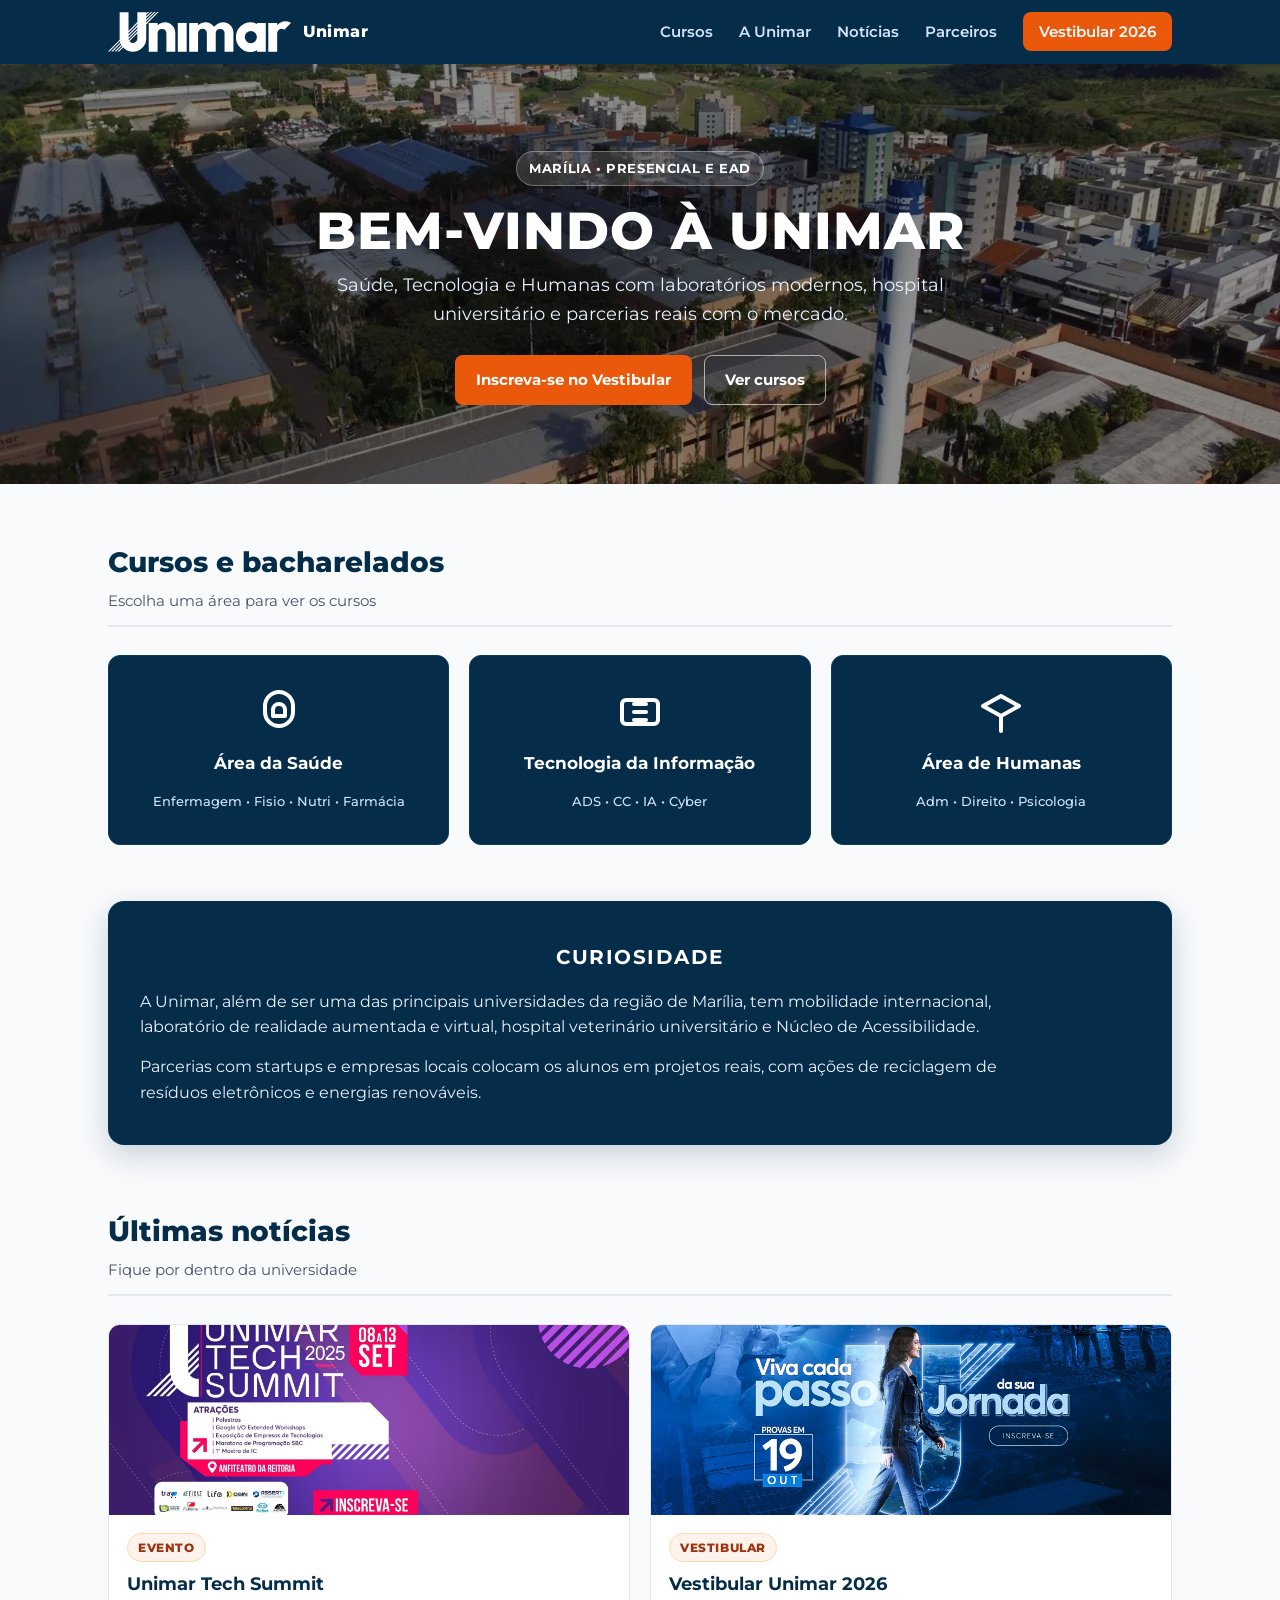
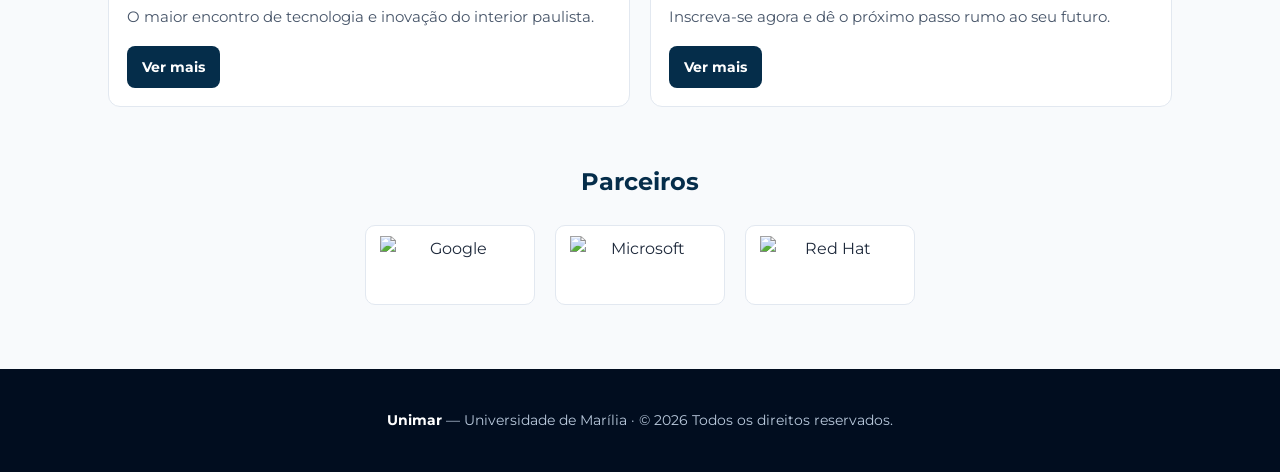
==== commit 176507e4: "update Atualização top" ====
--- a/index.html
+++ b/index.html
@@ -1,129 +1,118 @@
-<!-- Página principal da Unimar -->
-<!doctype html>
-<html lang="pt-BR">
-<head>
-  <meta charset="utf-8" />
-  <meta name="viewport" content="width=device-width, initial-scale=1" />
-  <title>Unimar - Projeto Bootcamp (FINALIZADO)</title>
-
-  <link rel="stylesheet" href="style.css">
-</head>
-<body>
-  <!-- Cabeçalho com logo e navegação -->
-  <header>
-    <img src="image/logo.svg" alt="Logo da Unimar">
-    <div class="nav">
-      <nav>
-        <ul>
-          <li><a href="#noticias">Notícias</a></li>
-        </ul>
-      </nav>
-    </div>
-  </header>
-
-  <!-- Seção hero com imagem de fundo e título -->
-  <section class="hero" aria-label="Apresentação Unimar">
-    <div class="image" role="img" aria-label="Campus Unimar (foto aérea)">
-        <img src="image/image 1.png" alt="Foto aérea do campus da Unimar">
-      <h1>BEM VINDO A UNIMAR</h1>
-    </div>
-  </section>
-
-  <main class="container">
-    <h2 class="section-title">Alguns cursos/bacharelados que a Unimar oferece</h2>
-
-    <div class="courses-buttons">
-      <div class="service-card" tabindex="0" data-course="saude" onclick="openCourseList('saude')">
-        <svg xmlns="http://www.w3.org/2000/svg" class="icon" fill="none" viewBox="0 0 24 24" stroke="currentColor" stroke-width="2" aria-hidden="true">
-          <path stroke-linecap="round" stroke-linejoin="round" d="M12 8c-1.657 0-3 1.343-3 3v3h6v-3c0-1.657-1.343-3-3-3z" />
-          <path stroke-linecap="round" stroke-linejoin="round" d="M12 2a7 7 0 00-7 7v3a7 7 0 007 7 7 7 0 007-7v-3a7 7 0 00-7-7z" />
-        </svg>
-        <span>Área da Saúde</span>
-      </div>
-      <div class="service-card" tabindex="0" data-course="ti" onclick="window.location.href='tecnologia.html'">
-        <svg xmlns="http://www.w3.org/2000/svg" class="icon" fill="none" viewBox="0 0 24 24" stroke="currentColor" stroke-width="2" aria-hidden="true">
-          <path stroke-linecap="round" stroke-linejoin="round" d="M9 12h6m-6 4h6m-6-8h6" />
-          <rect x="3" y="6" width="18" height="12" rx="2" ry="2" />
-        </svg>
-        <span>Tecnologia da Informação</span>
-      </div>
-      <div class="service-card" tabindex="0" data-course="humanas" onclick="openCourseList('humanas')">
-        <svg xmlns="http://www.w3.org/2000/svg" class="icon" fill="none" viewBox="0 0 24 24" stroke="currentColor" stroke-width="2" aria-hidden="true">
-          <path stroke-linecap="round" stroke-linejoin="round" d="M12 14l9-5-9-5-9 5 9 5z" />
-          <path stroke-linecap="round" stroke-linejoin="round" d="M12 14l6.16-3.422a12.083 12.083 0 01.665 6.479A11.952 11.952 0 0112 21.75a11.952 11.952 0 01-6.825-3.693 12.083 12.083 0 01.665-6.479L12 14z" />
-          <path stroke-linecap="round" stroke-linejoin="round" d="M12 14v7.5" />
-        </svg>
-        <span>Área de Humanas</span>
-      </div>
-    </div>
-
-    <section class="service-cards" aria-label="Serviços da Unimar">
-    </section>
-
-    <section class="info-box" aria-labelledby="infoTitle">
-      <div class="title" id="infoTitle">CURIOSIDADE</div>
-      <p>
-        A Unimar, além de ser uma das principais universidades da região de Marília, tem várias iniciativas pouco conhecidas, como o programa de mobilidade internacional, que permite intercâmbio em universidades de outros países. A universidade também possui um laboratório de realidade aumentada e virtual, utilizado por cursos como Arquitetura e Engenharia, e um hospital veterinário universitário que oferece atendimento à comunidade e prática para os alunos.
-      </p>
-      <p>
-        Além disso, a Unimar faz parcerias com startups e empresas locais, oferecendo aos alunos a chance de trabalhar em projetos reais. A universidade conta ainda com um Núcleo de Acessibilidade, apoiando alunos com deficiência com tecnologias de ponta, e realiza ações ambientais, como reciclagem de resíduos eletrônicos e promoção de energias renováveis.
-      </p>
-    </section>
-
-    <section class="noticias" id="noticias">
-        <h2>Últimas Notícias</h2>
-        <div class="cards">
-            <div class="noticia">
-                <img src="image/noticias/unimar_tech_summit.jpg" alt="Unimar Tech Summit">
-                <div class="overlay">
-                    <h3>Unimar Tech Summit</h3>
-                    <p>
-                         Participe do maior encontro de tecnologia e inovação do interior paulista.
-                    </p>
-                    <a href="https://lets.4.events/unimar-tech-summit-2025-C11575E131" class="btn">ver mais</a>
-                </div>
-            </div>
-
-             <div class="noticia">
-                    <img src="image/unimar_vestibular_banner.jpg" alt="vestibular">
-                    <div class="overlay">
-                        <h3>Vestibular unimar: Inscreva-se agora mesmo no Vestibular Unimar 2026</h3>
-                        <p>
-                             A data está marcada! Prepare-se para dar o próximo passo rumo ao seu sucesso.
-                        </p>
-                        <a href="https://portal.unimar.br/seletivo/seletivo_inscricao/?edital=C3117A0194E88CA8F6DEF9F8A8FC43A82D6B70D6F85C94136C647F647C95C99D&_gl=1*14004qa*_gcl_aw*R0NMLjE3NTY5Mzc1NzYuRUFJYUlRb2JDaE1Jb2JMWHY4Njlqd01WZWlCRUNCMlRXZ1hrRUFBWUFTQUFFZ0tybV9EX0J3RQ..*_gcl_au*NDg3MjU5OTQzLjE3NTU1MTUwMjE." class="btn">ver mais</a>
-                    </div>
-            </div>
-
-        </div>
-    </section>
-
-    <section class="parceiros">
-        <h2>Parceiros</h2>
-        <div class="parceiros-cards">
-            <img src="https://logodownload.org/wp-content/uploads/2014/09/google-logo-1.png" alt="Parceiro 1">
-            <img src="https://static.vecteezy.com/ti/vetor-gratis/p1/14018578-logotipo-da-microsoft-em-fundo-transparente-gratis-vetor.jpg" alt="Parceiro 2">
-            <img src="https://upload.wikimedia.org/wikipedia/commons/7/79/Red_Hat_Logo_2019.svg" alt="Parceiro 3">
-        </div>
-    </section>
-  </main>
-
-  <div class="modal-backdrop" id="modal" role="dialog" aria-modal="true" aria-hidden="true">
-    <div class="modal" role="document">
-      <div class="modal-header">
-        <strong id="modalTitle">Título</strong>
-        <button class="close" aria-label="Fechar" id="modalClose">×</button>
-      </div>
-      <div class="modal-body" id="modalBody">
-        <p>Conteúdo do curso...</p>
-      </div>
-    </div>
-  </div>
-
-  <footer style="text-align: center; padding: 20px 0; margin-top: 40px;">
-    <p>&copy; 2023 Unimar. Todos os direitos reservados.</p>
-  </footer>
-
-  <script src="script.js"></script>
-</body>
-</html>
+<!doctype html>
+<html lang="pt-BR">
+<head>
+  <meta charset="utf-8" />
+  <meta name="viewport" content="width=device-width, initial-scale=1" />
+  <title>Unimar — Universidade de Marília</title>
+  <meta name="description" content="Unimar: cursos de Saúde, Tecnologia e Humanas, notícias, vestibular e parcerias em Marília." />
+  <link rel="icon" href="image/favicon.png" />
+  <link rel="stylesheet" href="style.css" />
+</head>
+<body>
+  <a class="skip" href="#conteudo">Pular para o conteúdo</a>
+  <header class="site">
+    <div class="header-in">
+      <a class="brand" href="index.html"><img src="image/logo.svg" alt="Logo da Unimar" />Unimar</a>
+      <button class="nav-toggle" id="navToggle" aria-expanded="false" aria-controls="mainNav" aria-label="Abrir menu">☰</button>
+      <nav class="main" id="mainNav" aria-label="Navegação principal">
+        <ul>
+          <li><a href="#cursos">Cursos</a></li>
+          <li><a href="#sobre">A Unimar</a></li>
+          <li><a href="#noticias">Notícias</a></li>
+          <li><a href="#parceiros">Parceiros</a></li>
+          <li><a class="nav-cta" href="https://portal.unimar.br/seletivo/seletivo_inscricao/?edital=C3117A0194E88CA8F6DEF9F8A8FC43A82D6B70D6F85C94136C647F647C95C99D" target="_blank" rel="noopener">Vestibular 2026</a></li>
+        </ul>
+      </nav>
+    </div>
+  </header>
+
+  <section class="hero" aria-label="Apresentação Unimar">
+    <img src="image/image 1.png" alt="" aria-hidden="true" />
+    <div class="hero-in">
+      <span class="eyebrow">Marília • Presencial e EAD</span>
+      <h1>BEM-VINDO À UNIMAR</h1>
+      <p>Saúde, Tecnologia e Humanas com laboratórios modernos, hospital universitário e parcerias reais com o mercado.</p>
+      <div class="hero-actions">
+        <a class="btn btn-cta" href="https://portal.unimar.br/seletivo/seletivo_inscricao/?edital=C3117A0194E88CA8F6DEF9F8A8FC43A82D6B70D6F85C94136C647F647C95C99D" target="_blank" rel="noopener">Inscreva-se no Vestibular</a>
+        <a class="btn btn-ghost" href="#cursos">Ver cursos</a>
+      </div>
+    </div>
+  </section>
+
+  <main class="container" id="conteudo">
+    <section class="section" id="cursos" aria-labelledby="cursosTitle">
+      <div class="section-head">
+        <div><h2 id="cursosTitle">Cursos e bacharelados</h2><p>Escolha uma área para ver os cursos</p></div>
+      </div>
+      <div class="grid-courses">
+        <button class="course-card" data-course="saude">
+          <svg class="icon" fill="none" viewBox="0 0 24 24" stroke="currentColor" stroke-width="2" aria-hidden="true"><path stroke-linecap="round" stroke-linejoin="round" d="M12 8c-1.657 0-3 1.343-3 3v3h6v-3c0-1.657-1.343-3-3-3z" /><path stroke-linecap="round" stroke-linejoin="round" d="M12 2a7 7 0 00-7 7v3a7 7 0 007 7 7 7 0 007-7v-3a7 7 0 00-7-7z" /></svg>
+          <strong>Área da Saúde</strong><small>Enfermagem • Fisio • Nutri • Farmácia</small>
+        </button>
+        <button class="course-card" data-course="ti">
+          <svg class="icon" fill="none" viewBox="0 0 24 24" stroke="currentColor" stroke-width="2" aria-hidden="true"><path stroke-linecap="round" stroke-linejoin="round" d="M9 12h6m-6 4h6m-6-8h6" /><rect x="3" y="6" width="18" height="12" rx="2" /></svg>
+          <strong>Tecnologia da Informação</strong><small>ADS • CC • IA • Cyber</small>
+        </button>
+        <button class="course-card" data-course="humanas">
+          <svg class="icon" fill="none" viewBox="0 0 24 24" stroke="currentColor" stroke-width="2" aria-hidden="true"><path stroke-linecap="round" stroke-linejoin="round" d="M12 14l9-5-9-5-9 5 9 5z" /><path stroke-linecap="round" stroke-linejoin="round" d="M12 14v7.5" /></svg>
+          <strong>Área de Humanas</strong><small>Adm • Direito • Psicologia</small>
+        </button>
+      </div>
+
+      <div class="info-band" id="sobre">
+        <h2>CURIOSIDADE</h2>
+        <p>A Unimar, além de ser uma das principais universidades da região de Marília, tem mobilidade internacional, laboratório de realidade aumentada e virtual, hospital veterinário universitário e Núcleo de Acessibilidade.</p>
+        <p>Parcerias com startups e empresas locais colocam os alunos em projetos reais, com ações de reciclagem de resíduos eletrônicos e energias renováveis.</p>
+      </div>
+    </section>
+
+    <section class="section" id="noticias" aria-labelledby="notTitle">
+      <div class="section-head">
+        <div><h2 id="notTitle">Últimas notícias</h2><p>Fique por dentro da universidade</p></div>
+      </div>
+      <div class="cards">
+        <article class="n-card">
+          <img src="image/noticias/unimar_tech_summit.jpg" alt="Palco do Unimar Tech Summit" loading="lazy" />
+          <div class="n-body">
+            <span class="tag">Evento</span>
+            <h3>Unimar Tech Summit</h3>
+            <p>O maior encontro de tecnologia e inovação do interior paulista.</p>
+            <a href="https://lets.4.events/unimar-tech-summit-2025-C11575E131" class="btn btn-sm" target="_blank" rel="noopener">Ver mais</a>
+          </div>
+        </article>
+        <article class="n-card">
+          <img src="image/unimar_vestibular_banner.jpg" alt="Banner do vestibular Unimar 2026" loading="lazy" />
+          <div class="n-body">
+            <span class="tag">Vestibular</span>
+            <h3>Vestibular Unimar 2026</h3>
+            <p>Inscreva-se agora e dê o próximo passo rumo ao seu futuro.</p>
+            <a href="https://portal.unimar.br/seletivo/seletivo_inscricao/?edital=C3117A0194E88CA8F6DEF9F8A8FC43A82D6B70D6F85C94136C647F647C95C99D" class="btn btn-sm" target="_blank" rel="noopener">Ver mais</a>
+          </div>
+        </article>
+      </div>
+    </section>
+
+    <section class="partners" id="parceiros" aria-labelledby="parTitle">
+      <h2 id="parTitle">Parceiros</h2>
+      <div class="partner-row">
+        <img src="https://logodownload.org/wp-content/uploads/2014/09/google-logo-1.png" alt="Google" loading="lazy" />
+        <img src="https://static.vecteezy.com/ti/vetor-gratis/p1/14018578-logotipo-da-microsoft-em-fundo-transparente-gratis-vetor.jpg" alt="Microsoft" loading="lazy" />
+        <img src="https://upload.wikimedia.org/wikipedia/commons/7/79/Red_Hat_Logo_2019.svg" alt="Red Hat" loading="lazy" />
+      </div>
+    </section>
+  </main>
+
+  <div class="modal-backdrop" id="modal" role="dialog" aria-modal="true" aria-hidden="true" aria-labelledby="modalTitle">
+    <div class="modal" role="document">
+      <div class="modal-header">
+        <strong id="modalTitle">Título</strong>
+        <button class="close" aria-label="Fechar" id="modalClose">×</button>
+      </div>
+      <div class="modal-body" id="modalBody"></div>
+    </div>
+  </div>
+
+  <footer class="site"><p><strong>Unimar</strong> — Universidade de Marília · &copy; 2026 Todos os direitos reservados.</p></footer>
+  <script src="script.js"></script>
+</body>
+</html>
--- a/style.css
+++ b/style.css
@@ -1,545 +1,116 @@
-/* Variáveis CSS para cores e tamanhos */
-:root {
-    --navy: #052d4a;
-    --accent: #083b63;
-    --card: #083b63;
-    --bg: #e9e9e9;
-    --muted: #666;
-    --maxw: 1100px;
-    --gap: 28px;
-    --radius: 10px;
-    font-family: Inter, system-ui, -apple-system, "Segoe UI", Roboto, "Helvetica Neue", Arial;
-}
-
-/* Estilos globais */
-* {
-    box-sizing: border-box;
-    font-family: 'Montserrat', sans-serif;
-}
-
-body {
-    margin: 0;
-    background: var(--bg);
-    color: #111
-}
-
-/* Estilos do header */
-header {
-    background: var(--navy);
-    color: #fff;
-    padding: 0 32px;
-    position: fixed;
-    top: 0;
-    z-index: 30;
-    min-height: 64px;
-    display: flex;
-    align-items: center;
-    justify-content: space-between;
-    box-sizing: border-box;
-    width: 100%;
-}
-header img {
-    height: 44px;
-    margin: 0;
-    display: block;
-}
-.nav {
-    display: flex;
-    align-items: center;
-    gap: 0;
-    margin: 0;
-    padding: 0;
-    max-width: none;
-    justify-content: flex-end;
-}
-nav {
-    display: flex;
-    align-items: center;
-    gap: 0;
-}
-nav ul {
-    display: flex;
-    align-items: center;
-    gap: 0;
-    list-style: none;
-    margin: 0;
-    padding: 0;
-    margin-left: 50px;
-}
-nav li {
-    margin-left: 32px;
-}
-nav li:first-child {
-    margin-left: 0;
-}
-nav li a {
-    color: #cfe6ff;
-    text-decoration: none;
-    font-size: 17px;
-    font-weight: 400;
-    transition: color .18s;
-    padding: 0;
-}
-nav li a:hover {
-    color: #fff;
-}
-
-
-.hero {
-    max-width: 100vw;
-    margin: 64px auto 0;
-    border-radius: 0;
-    overflow: hidden;
-    position: relative;
-}
-.hero .image {
-    width: 100%;
-    height: 340px;
-    background: #222;
-    display: flex;
-    align-items: center;
-    justify-content: center;
-    position: relative;
-}
-.hero .image img {
-    width: 100%;
-    height: 340px;
-    object-fit: cover;
-    object-position: center;
-    display: block;
-    filter: brightness(0.82);
-}
-.hero h1 {
-    position: absolute;
-    left: 0; right: 0; top: 50%;
-    transform: translateY(-50%);
-    color: #fff;
-    text-shadow: 0 6px 18px rgba(0,0,0,.55);
-    font-size: 38px;
-    letter-spacing: 2px;
-    text-align: center;
-    font-weight: 600;
-    z-index: 2;
-    width: 100%;
-    margin: 0;
-    pointer-events: none;
-}
-
-.container {
-    max-width: var(--maxw);
-    margin: 26px auto;
-    padding: 0 18px;
-}
-h2.section-title {
-    font-weight: 600;
-    margin: 8px 0 32px;
-    display: block;
-    border-bottom: 2px solid #999;
-    padding-bottom: 10px;
-    font-size: 22px;
-    letter-spacing: 0.5px;
-}
-
-.courses-buttons {
-    display: flex;
-    justify-content: center;
-    gap: 32px; /* espaço entre os cards */
-    margin: 38px 0 32px 0;
-    flex-wrap: wrap;
-}
-.course-btn {
-    background: var(--navy);
-    color: #fff;
-    border: none;
-    font-size: 22px;
-    text-transform: lowercase;
-    padding: 38px 38px;
-    min-width: 240px;
-    min-height: 80px;
-    font-family: inherit;
-    font-weight: 500;
-    cursor: pointer;
-    box-shadow: none;
-    transition: background .18s, transform .12s;
-    outline: none;
-    letter-spacing: 0.5px;
-    display: flex;
-    align-items: center;
-    justify-content: center;
-    text-align: center;
-}
-
-.course-btn:hover,
-.course-btn:focus {
-    background: var(--accent);
-    transform: translateY(-3px) scale(1.03);
-}
-
-.info-box {
-    background-image: url('image/Reitoria-Unimar.webp');
-    background-size: cover;
-    background-position: center;
-    background-repeat: no-repeat;
-    padding: 38px 28px 32px 28px;
-    margin-top: 44px;
-    border-radius: 6px;
-    box-shadow: 0 2px 12px rgba(0,0,0,0.04);
-    max-width: 100%;
-}
-.info-box .title {
-    font-weight: 900;
-    text-align: center;
-    margin-bottom: 18px;
-    font-size: 22px;
-    letter-spacing: 1.2px;
-    color: white;
-    text-shadow: 0 3px 6px rgba(0,0,0,0.9);
-}
-.info-box p {
-    line-height: 1.6;
-    color: white;
-    font-size: 18px;
-    margin: 0 0 14px 0;
-    text-shadow: 0 3px 6px rgba(0,0,0,0.9);
-    font-weight: 700;
-}
-
-.modal-backdrop {
-    position: fixed;
-    inset: 0;
-    background: rgba(0, 0, 0, .5);
-    display: none;
-    align-items: center;
-    justify-content: center;
-    padding: 20px;
-    z-index: 80
-}
-
-.modal {
-    background: #fff;
-    max-width: 760px;
-    width: 100%;
-    border-radius: 8px;
-    box-shadow: 0 18px 50px rgba(0, 0, 0, .35);
-    overflow: hidden
-}
-
-.modal-header {
-    display: flex;
-    align-items: center;
-    justify-content: space-between;
-    padding: 18px 22px;
-    border-bottom: 1px solid #eee
-}
-
-.modal-body {
-    padding: 18px 22px
-}
-
-.close {
-    background: transparent;
-    border: none;
-    font-size: 20px;
-    cursor: pointer
-}
-
-.card {
-    position: relative;
-    border-radius: 16px;
-    box-shadow: 0 2px 12px rgba(0,0,0,0.08);
-    transition: box-shadow 0.18s, transform 0.14s, background 0.18s;
-    background: var(--navy); /* fundo azul */
-    border: 1px solid var(--accent);
-    padding: 18px 12px;
-    margin-bottom: 0;
-    cursor: pointer;
-    overflow: hidden;
-    display: flex;
-    flex-direction: column;
-    align-items: center;
-    min-width: 160px;
-    max-width: 180px;
-    height: 100px;
-    color: #fff;
-    justify-content: center;
-    font-size: 20px;
-    font-weight: 500;
-    text-align: center;
-}
-
-.card:hover,
-.card:focus {
-    background: var(--accent);
-    transform: scale(1.05);
-}
-
-.card-tab {
-    position: absolute;
-    left: 0;
-    right: 0;
-    top: -40px;
-    background: rgba(0,0,0,0.72); /* preto transparente */
-    color: #fff;
-    font-size: 16px;
-    font-weight: 500;
-    text-align: center;
-    padding: 10px 0;
-    border-radius: 0 0 14px 14px;
-    box-shadow: 0 2px 8px rgba(0,0,0,0.10);
-    transition: top 0.25s cubic-bezier(.4,1.4,.6,1), opacity 0.18s;
-    z-index: 2;
-    letter-spacing: 0.5px;
-    opacity: 0;
-    pointer-events: none; 
-}
-
-.card:hover .card-tab,
-.card:focus .card-tab {
-    top: 0;
-    opacity: 1;
-    pointer-events: auto;
-}
-
-@media (max-width:1000px) {
-    .hero .image, .hero .image img { height: 220px; }
-    .courses-buttons { gap: 32px; }
-    .course-btn { min-width: 180px; font-size: 18px; padding: 28px 12px; }
-}
-@media (max-width:640px) {
-    nav li a { display: none; }
-    .hero .image, .hero .image img { height: 120px; }
-    .hero h1 { font-size: 20px; }
-    .container { padding: 0 6px; }
-    .courses-buttons { gap: 16px; }
-    .course-btn { min-width: 120px; font-size: 15px; padding: 16px 4px; }
-    .info-box { padding: 18px 8px 16px 8px; }
-}
-
-.btn {
-    background-color: #052d4a;
-    color: white;
-    padding: 10px 16px;
-    border: none;
-    border-radius: 8px;
-    font-size: 14px;
-    cursor: pointer;
-    text-decoration: none;
-    display: inline-block;
-    transition: background-color 0.3s;
-}
-
-.btn:hover {
-    background-color: #083b63;
-}
-
-.btn:focus,
-.close:focus,
-.card:focus {
-    outline: 3px solid rgba(8, 59, 99, .18);
-    outline-offset: 3px
-}
-
-.events{
-    text-align: center;
-}
-
-.events .cards {
-    display: flex;
-    gap: 20px;
-    justify-content: center;
-    flex-wrap: wrap;
-}
-
-.event-card {
-    background-color: rgb(255, 255, 255);
-    width: 280px;
-    padding: 20px;
-    border-radius: 8px;
-    transition: transform 0.3s;
-    box-shadow: 0 2px 12px rgba(0,0,0,0.08);
-}
-
-.event-card img {
-    width: 100%;
-    height: 200px;
-    object-fit: cover;
-    border-radius: 8px;
-}
-
-.event-card h3 {
-    color: #052d4a;
-    font-size: 22px;
-    font-weight: bold;
-    margin-top: 15px;
-}
-
-.event-card p {
-    color: #052d4a;
-    font-size: 14px;
-    margin: 15px 0;
-}
-
-.event-card:hover {
-    transform: translateY(-10px);
-}
-
-.noticias {
-    background-color: var(--bg);
-    text-align: center;
-    padding: 50px 20px;
-}
-
-.service-cards {
-  display: flex;
-  gap: 20px;
-  justify-content: center;
-  margin: 40px 0;
-}
-
-.service-card {
-  background-color: #3a8edc;
-  width: 150px;
-  height: 150px;
-  display: flex;
-  flex-direction: column;
-  align-items: center;
-  justify-content: center;
-  color: white;
-  font-weight: 700;
-  font-size: 1rem;
-  cursor: pointer;
-  border-radius: 4px;
-  box-shadow: 0 4px 6px rgba(0,0,0,0.1);
-  transition: background-color 0.3s ease;
-  user-select: none;
-  text-align: center;
-}
-
-.service-card:hover,
-.service-card:focus {
-  background-color: #2a6bbd;
-  outline: none;
-}
-
-.service-card .icon {
-  width: 48px;
-  height: 48px;
-  margin-bottom: 12px;
-  stroke: white;
-}
-
-.service-card .site-link {
-  font-size: 0.8rem;
-  margin-top: 8px;
-  color: #fff;
-  text-decoration: none;
-  transition: color 0.3s ease;
-}
-
-.service-card .site-link:hover {
-  color: #cce7ff;
-}
-
-.noticias h2 {
-    color: #052d4a;
-    font-size: 32px;
-    padding: 50px 20px 20px 20px;
-    margin: 0;
-}
-
-.noticias .cards {
-    display: flex;
-    gap: 20px;
-    justify-content: center;
-    flex-wrap: wrap;
-}
-
-.noticia {
-    position: relative;
-    width: 400px;
-    overflow: hidden;
-    border-radius: 8px;
-    box-shadow: 0 2px 12px rgba(0,0,0,0.08);
-    transition: transform 0.3s;
-}
-
-.noticia img {
-    width: 100%;
-    height: 180px;
-    object-fit: cover;
-    border-radius: 8px;
-}
-
-.noticia:hover {
-    transform: scale(1.05);
-}
-
-.overlay {
-    position: absolute;
-    bottom: -100%;
-    left: 0;
-    right: 0;
-    background-color: rgba(0, 0, 0, 0.7);
-    padding: 10px;
-    text-align: left;
-    transition: bottom 0.3s ease;
-    color: white;
-}
-
-.noticia:hover .overlay {
-    bottom: 0;
-}
-
-.overlay h3 {
-    font-size: 18px;
-    margin: 0 0 10px 0;
-    font-weight: bold;
-}
-
-.overlay p {
-    font-size: 14px;
-    margin: 0 0 10px 0;
-}
-
-.overlay .btn {
-    background-color: #052d4a;
-    color: white;
-    padding: 8px 12px;
-    text-decoration: none;
-    border-radius: 5px;
-    font-size: 14px;
-    display: inline-block;
-    margin-top: 10px;
-}
-
-.overlay .btn:hover {
-    background-color: #083b63;
-}
-
-/* Partners section styles */
-.parceiros {
-    text-align: center;
-    padding: 50px 20px;
-    background-color: var(--bg);
-}
-
-.parceiros h2 {
-    color: #052d4a;
-    font-size: 32px;
-    margin: 0 0 40px 0;
-}
-
-.parceiros-cards {
-    display: block;
-    gap: 20px;
-    justify-content: center;
-    flex-wrap: wrap;
-}
-
-.parceiros-cards img {
-    width: 200px;
-    height: 100px;
-    object-fit: contain;
-    border-radius: 8px;
-    box-shadow: none;
-}
+@import url('https://fonts.googleapis.com/css2?family=Montserrat:wght@400;500;600;700;800&display=swap');
+:root{
+  --navy:#052d4a;
+  --navy-2:#083b63;
+  --navy-deep:#010d1f;
+  --cta:#EA580C;
+  --cta-hover:#c2410c;
+  --bg:#F8FAFC;
+  --fg:#1E293B;
+  --muted:#475569;
+  --card:#FFFFFF;
+  --border:#E2E8F0;
+  --radius:12px;
+  --header-h:64px;
+  --maxw:1100px;
+  --ring:0 0 0 3px rgba(234,88,12,.45);
+}
+*{box-sizing:border-box}
+html{scroll-behavior:smooth;scroll-padding-top:calc(var(--header-h) + 16px)}
+body{margin:0;background:var(--bg);color:var(--fg);font-family:'Montserrat',system-ui,-apple-system,"Segoe UI",Roboto,Arial,sans-serif;line-height:1.6}
+img{max-width:100%}
+a{color:inherit}
+:focus-visible{outline:2px solid var(--cta);outline-offset:3px;border-radius:4px}
+@media (prefers-reduced-motion:reduce){*{animation:none!important;transition:none!important}html{scroll-behavior:auto}}
+.skip{position:absolute;left:-9999px;top:0;background:#fff;color:var(--navy);padding:10px 16px;z-index:100;border-radius:0 0 8px 0}
+.skip:focus{left:0}
+header.site{position:fixed;inset:0 0 auto 0;height:var(--header-h);z-index:50;background:var(--navy);color:#fff;display:flex;align-items:center}
+.header-in{width:100%;max-width:var(--maxw);margin:0 auto;padding:0 18px;display:flex;align-items:center;justify-content:space-between;gap:16px}
+.brand{display:flex;align-items:center;gap:12px;text-decoration:none;color:#fff;font-weight:800;letter-spacing:.4px}
+.brand img{height:40px;display:block}
+.nav-toggle{display:none;background:transparent;border:1px solid rgba(255,255,255,.35);color:#fff;border-radius:8px;padding:8px 12px;font-size:18px;cursor:pointer;line-height:1}
+nav.main ul{display:flex;align-items:center;gap:26px;list-style:none;margin:0;padding:0}
+nav.main a{color:#cfe6ff;text-decoration:none;font-size:15px;font-weight:600}
+nav.main a:hover{color:#fff;text-decoration:underline;text-underline-offset:4px}
+.nav-cta{background:var(--cta);color:#fff!important;padding:10px 16px;border-radius:8px;text-decoration:none!important;font-weight:700}
+.nav-cta:hover{background:var(--cta-hover)}
+.hero{margin-top:var(--header-h);position:relative;min-height:420px;display:flex;align-items:center;justify-content:center;text-align:center;color:#fff;overflow:hidden;background:var(--navy-deep)}
+.hero>img{position:absolute;inset:0;width:100%;height:100%;object-fit:cover;filter:brightness(.55)}
+.hero-in{position:relative;z-index:1;max-width:820px;padding:72px 20px 64px}
+.eyebrow{display:inline-block;background:rgba(255,255,255,.14);border:1px solid rgba(255,255,255,.3);padding:6px 12px;border-radius:999px;font-size:13px;font-weight:700;letter-spacing:.6px;text-transform:uppercase;margin-bottom:16px}
+.hero h1{margin:0 0 12px;font-size:clamp(28px,5vw,52px);line-height:1.1;letter-spacing:1px;font-weight:800}
+.hero p{margin:0 auto 26px;max-width:620px;color:#e8f1ff;font-size:clamp(15px,2vw,18px)}
+.hero-actions{display:flex;gap:12px;justify-content:center;flex-wrap:wrap}
+.btn{display:inline-flex;align-items:center;justify-content:center;gap:8px;background:var(--navy);color:#fff;padding:12px 20px;border:1px solid transparent;border-radius:8px;font-size:15px;font-weight:700;cursor:pointer;text-decoration:none;transition:background-color .2s,transform .15s}
+.btn:hover{background:var(--navy-2);transform:translateY(-1px)}
+.btn-cta{background:var(--cta)}
+.btn-cta:hover{background:var(--cta-hover)}
+.btn-ghost{background:transparent;border-color:rgba(255,255,255,.6);color:#fff}
+.btn-ghost:hover{background:rgba(255,255,255,.12)}
+.btn-light{background:#fff;color:var(--navy)}
+.btn-sm{padding:9px 14px;font-size:14px}
+.container{max-width:var(--maxw);margin:0 auto;padding:0 18px}
+.section{padding:56px 0 8px}
+.section-head{border-bottom:2px solid var(--border);padding-bottom:12px;margin-bottom:28px;display:flex;align-items:end;justify-content:space-between;gap:16px;flex-wrap:wrap}
+.section-head h2{margin:0;font-size:clamp(20px,3vw,28px);color:var(--navy);font-weight:800}
+.section-head p{margin:4px 0 0;color:var(--muted);font-size:15px}
+.grid-courses{display:grid;grid-template-columns:repeat(3,1fr);gap:20px}
+.course-card{background:var(--navy);color:#fff;border:1px solid var(--navy-2);border-radius:var(--radius);padding:28px 20px;min-height:190px;display:flex;flex-direction:column;align-items:center;justify-content:center;gap:14px;text-align:center;cursor:pointer;font:inherit;transition:transform .18s,background-color .2s,box-shadow .2s;width:100%}
+.course-card:hover,.course-card:focus-visible{background:var(--navy-2);transform:translateY(-3px);box-shadow:0 12px 28px rgba(5,45,74,.25)}
+.course-card .icon{width:48px;height:48px;flex:none}
+.course-card strong{font-size:17px}
+.course-card small{color:#cfe6ff;font-weight:500}
+.info-band{background:var(--navy);color:#fff;margin-top:56px;border-radius:16px;padding:40px 32px;box-shadow:0 10px 30px rgba(5,45,74,.2)}
+.info-band h2{margin:0 0 16px;text-align:center;letter-spacing:1.5px;font-size:20px}
+.info-band p{margin:0 0 14px;color:#e8f1ff;font-size:16px;max-width:900px}
+.info-band p:last-child{margin-bottom:0}
+.cards{display:grid;grid-template-columns:repeat(auto-fit,minmax(280px,1fr));gap:20px}
+.n-card,.t-card{background:var(--card);border:1px solid var(--border);border-radius:var(--radius);overflow:hidden;display:flex;flex-direction:column;transition:transform .2s,box-shadow .2s}
+.n-card:hover,.t-card:hover{transform:translateY(-4px);box-shadow:0 14px 30px rgba(2,13,31,.12)}
+.n-card img,.t-card img{width:100%;height:190px;object-fit:cover;display:block}
+.n-body,.t-body{padding:18px;display:flex;flex-direction:column;gap:10px;flex:1}
+.n-body h3,.t-body h3{margin:0;color:var(--navy);font-size:18px;line-height:1.35}
+.n-body p,.t-body p{margin:0;color:var(--muted);font-size:14.5px;flex:1}
+.n-body .btn,.t-body .btn{align-self:flex-start;margin-top:6px}
+.tag{align-self:flex-start;font-size:12px;font-weight:800;letter-spacing:.6px;text-transform:uppercase;background:#FFF3EB;color:#9a3412;border:1px solid #fed7aa;padding:4px 10px;border-radius:999px}
+.partners{text-align:center;padding:48px 0 8px}
+.partners h2{color:var(--navy);margin:0 0 24px}
+.partner-row{display:flex;gap:20px;justify-content:center;align-items:center;flex-wrap:wrap}
+.partner-row img{width:170px;height:80px;object-fit:contain;background:#fff;border:1px solid var(--border);border-radius:10px;padding:10px 14px}
+.page-hero{margin-top:var(--header-h);background:var(--navy);color:#fff}
+.page-hero img{width:100%;max-height:380px;object-fit:cover;display:block;filter:brightness(.75)}
+.page-hero-in{max-width:var(--maxw);margin:0 auto;padding:34px 18px 40px}
+.page-hero h1{margin:0 0 8px;font-size:clamp(24px,4vw,38px)}
+.page-hero p{margin:0;color:#cfe6ff}
+.contact{max-width:560px;margin:24px auto 0;background:var(--card);border:1px solid var(--border);border-radius:16px;padding:28px}
+.contact h2{margin:0 0 6px;color:var(--navy)}
+.contact p{margin:0 0 18px;color:var(--muted);font-size:14px}
+.field{margin-bottom:14px;text-align:left}
+.field label{display:block;font-weight:700;font-size:14px;margin-bottom:6px;color:var(--navy)}
+.field input{width:100%;padding:12px 14px;font-size:15px;border:2px solid var(--navy-2);border-radius:10px;background:#fff;color:var(--fg);font:inherit}
+.field input:focus{border-color:var(--cta);box-shadow:var(--ring);outline:none}
+.field .err{color:#b91c1c;font-size:13px;min-height:18px;margin:4px 0 0}
+.form-ok{background:#ecfdf5;border:1px solid #6ee7b7;color:#065f46;padding:12px;border-radius:10px;margin-bottom:14px;font-size:14px}
+.modal-backdrop{position:fixed;inset:0;background:rgba(2,13,31,.6);display:none;align-items:center;justify-content:center;padding:20px;z-index:80}
+.modal-backdrop.open{display:flex}
+.modal{background:#fff;width:100%;max-width:640px;border-radius:14px;box-shadow:0 24px 60px rgba(0,0,0,.35);overflow:hidden;max-height:85vh;display:flex;flex-direction:column}
+.modal-header{display:flex;align-items:center;justify-content:space-between;gap:12px;padding:16px 20px;border-bottom:1px solid var(--border)}
+.modal-header strong{color:var(--navy)}
+.modal-body{padding:18px 20px;overflow:auto}
+.modal-body ul{list-style:none;padding:0;margin:0;display:grid;gap:12px}
+.modal-body li{background:#f8fafc;border:1px solid var(--border);border-radius:10px;padding:12px 14px;display:flex;align-items:center;justify-content:space-between;gap:12px;flex-wrap:wrap}
+.close{background:#f1f5f9;border:1px solid var(--border);font-size:18px;cursor:pointer;border-radius:8px;width:38px;height:38px;line-height:1}
+.close:hover{background:#e2e8f0}
+footer.site{background:var(--navy-deep);color:#b9c9dc;text-align:center;padding:26px 18px;margin-top:56px;font-size:14px}
+footer.site strong{color:#fff}
+@media (max-width:900px){.grid-courses{grid-template-columns:1fr 1fr}.hero{min-height:360px}}
+@media (max-width:640px){
+.nav-toggle{display:block}
+nav.main{display:none;position:absolute;top:var(--header-h);left:0;right:0;background:var(--navy);border-top:1px solid rgba(255,255,255,.15);padding:10px 18px 16px}
+nav.main.open{display:block}
+nav.main ul{flex-direction:column;align-items:stretch;gap:4px}
+nav.main a{display:block;padding:12px 6px}
+.grid-courses{grid-template-columns:1fr}
+.info-band{padding:28px 18px;border-radius:12px}
+.contact{padding:20px 16px}
+}
